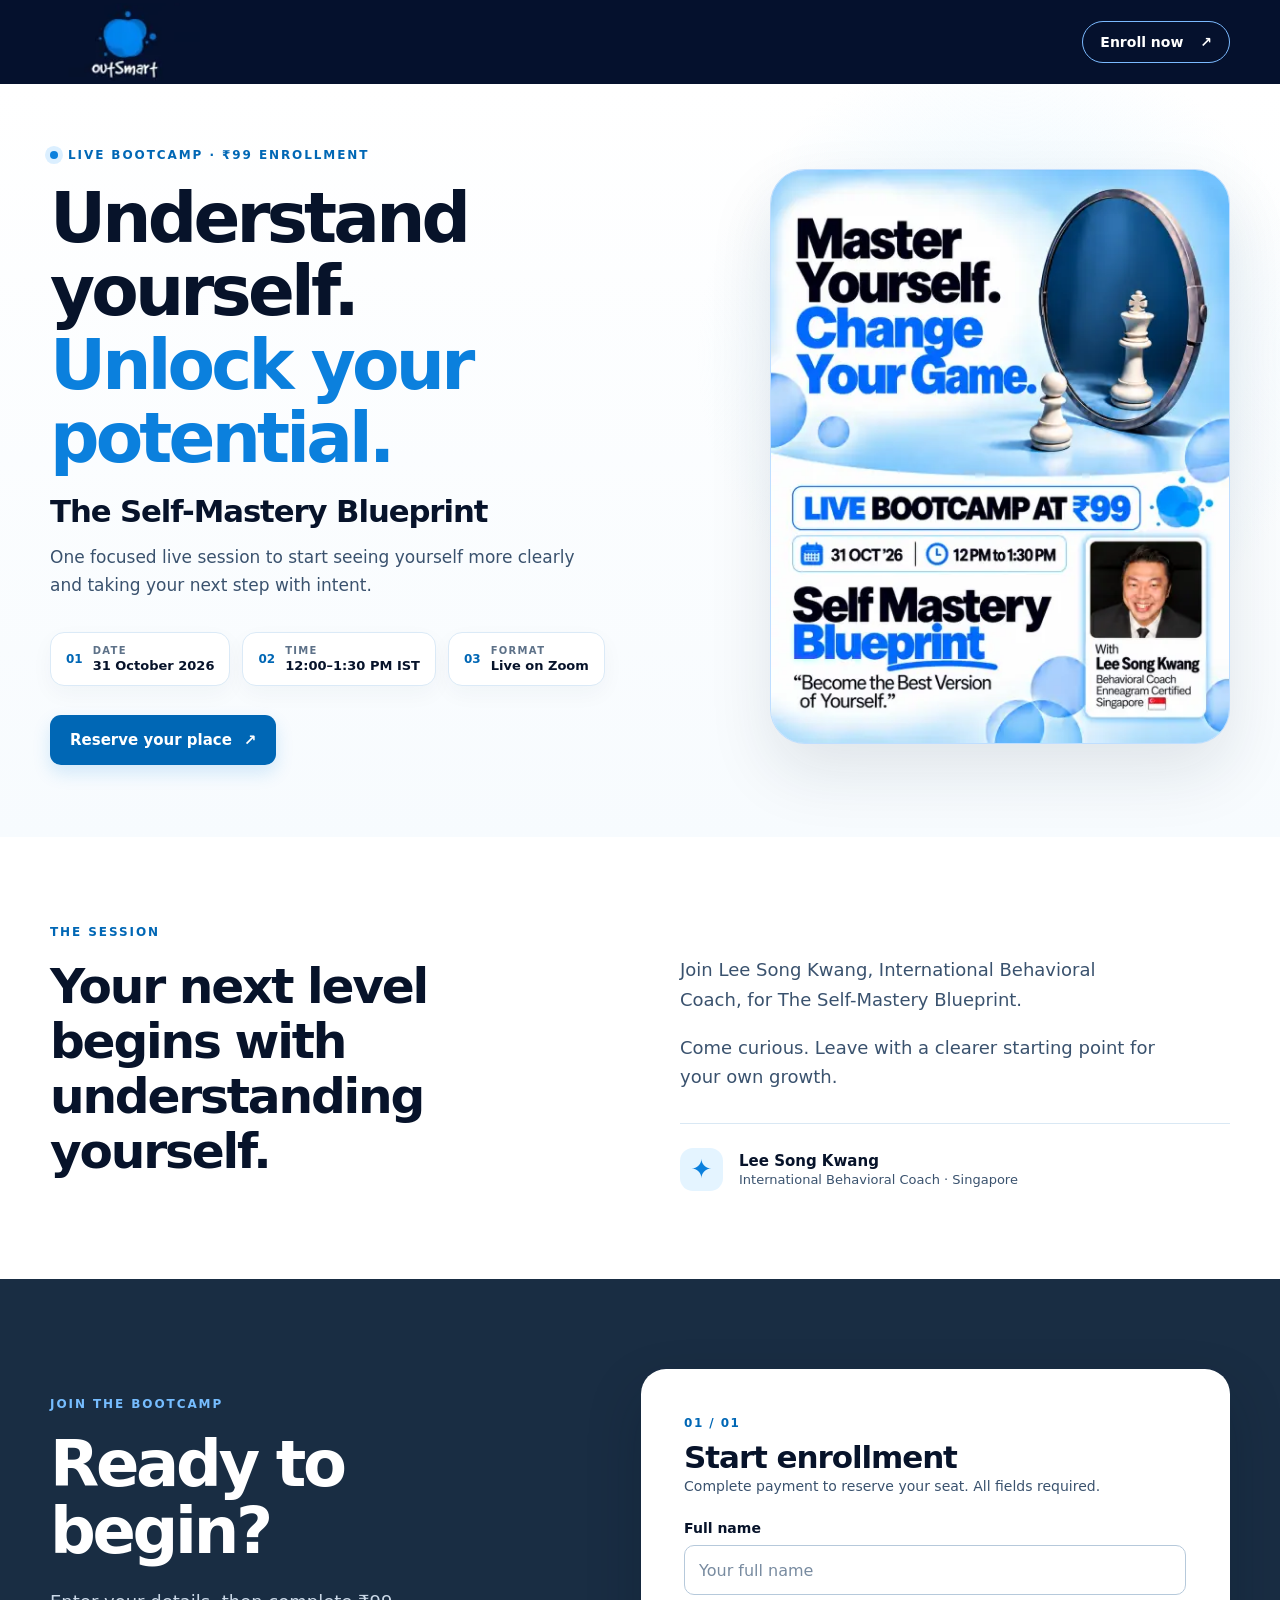
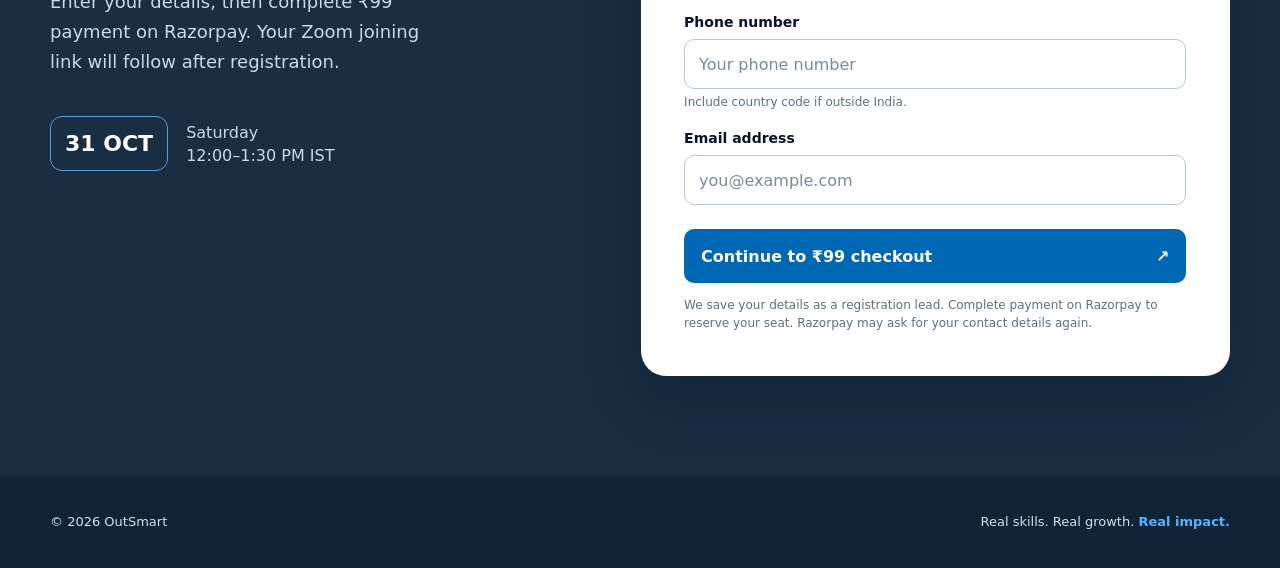
==== site/index.html @ 180287e4 "Add netlify-sheet-fix deployment files" ====
<!doctype html>
<html lang="en">
<head>
  <meta charset="utf-8">
  <meta name="viewport" content="width=device-width, initial-scale=1">
  <meta name="theme-color" content="#192d43">
  <meta name="description" content="Join OutSmart's live Self-Mastery Blueprint bootcamp with Lee Song Kwang on 31 October 2026, 12:00–1:30 PM IST. Enrollment: ₹99.">
  <meta property="og:type" content="website">
  <meta property="og:title" content="The Self-Mastery Blueprint | OutSmart">
  <meta property="og:description" content="Live bootcamp with Lee Song Kwang · 31 October 2026 · 12:00–1:30 PM IST · ₹99">
  <meta property="og:url" content="https://outsmart-self-mastery-oct-2026.meseethrough189.chatgpt.site/">
  <link rel="canonical" href="https://outsmart-self-mastery-oct-2026.meseethrough189.chatgpt.site/">
  <link rel="icon" type="image/webp" href="/assets/outsmart-logo-190.webp">
  <link rel="stylesheet" href="/styles.css">
  <script src="/script.js" defer></script>
  <title>The Self-Mastery Blueprint | Live Bootcamp | OutSmart</title>
</head>
<body>
  <a class="skip-link" href="#main">Skip to content</a>
  <header class="site-header">
    <div class="wrap header-inner">
      <a class="brand" href="#top" aria-label="OutSmart, back to top">
        <img src="/assets/outsmart-logo-190.webp" srcset="/assets/outsmart-logo-190.webp 1x, /assets/outsmart-logo-380.webp 2x" alt="OutSmart" width="190" height="100">
      </a>
      <a class="header-cta" href="#enroll">Enroll now <span aria-hidden="true">↗</span></a>
    </div>
  </header>

  <main id="main">
    <section class="hero" id="top" aria-labelledby="hero-title">
      <div class="wrap hero-grid">
        <div class="hero-copy">
          <p class="eyebrow"><span class="pulse-dot" aria-hidden="true"></span> LIVE BOOTCAMP · ₹99 ENROLLMENT</p>
          <h1 id="hero-title">Understand yourself.<br><em>Unlock your potential.</em></h1>
          <p class="hero-subtitle">The Self-Mastery Blueprint</p>
          <p class="hero-description">One focused live session to start seeing yourself more clearly and taking your next step with intent.</p>
          <div class="event-facts" aria-label="Bootcamp details">
            <div class="fact"><span class="fact-icon" aria-hidden="true">01</span><div><span class="fact-label">DATE</span><strong>31 October 2026</strong></div></div>
            <div class="fact"><span class="fact-icon" aria-hidden="true">02</span><div><span class="fact-label">TIME</span><strong>12:00–1:30 PM IST</strong></div></div>
            <div class="fact"><span class="fact-icon" aria-hidden="true">03</span><div><span class="fact-label">FORMAT</span><strong>Live on Zoom</strong></div></div>
          </div>
          <a class="hero-link" href="#enroll">Reserve your place <span aria-hidden="true">↗</span></a>
        </div>
        <div class="hero-art" aria-label="Chess pawn facing a king in a mirror" role="img">
          <img src="/assets/outsmart-bootcamp-99-480.webp" srcset="/assets/outsmart-bootcamp-99-480.webp 480w, /assets/outsmart-bootcamp-99-768.webp 768w, /assets/outsmart-bootcamp-99-1080.webp 1080w" sizes="(max-width: 430px) calc(100vw - 36px), (max-width: 690px) 400px, 460px" alt="" width="1080" height="1350" fetchpriority="high">
          
          
        </div>
      </div>
    </section>

    <section class="details" aria-labelledby="details-title">
      <div class="wrap details-grid">
        <div>
          <p class="section-kicker">THE SESSION</p>
          <h2 id="details-title">Your next level begins with understanding yourself.</h2>
        </div>
        <div class="details-copy">
          <p>Join Lee Song Kwang, International Behavioral Coach, for The Self-Mastery Blueprint.</p>
          <p>Come curious. Leave with a clearer starting point for your own growth.</p>
          <div class="coach-line"><span aria-hidden="true">✦</span><div><strong>Lee Song Kwang</strong><span>International Behavioral Coach · Singapore</span></div></div>
        </div>
      </div>
    </section>

    <section class="enroll-section" id="enroll" aria-labelledby="enroll-title">
      <div class="wrap enroll-grid">
        <div class="enroll-intro">
          <p class="section-kicker">JOIN THE BOOTCAMP</p>
          <h2 id="enroll-title">Ready to begin?</h2>
          <p>Enter your details, then complete ₹99 payment on Razorpay. Your Zoom joining link will follow after registration.</p>
          <div class="mini-date"><strong>31 OCT</strong><span>Saturday<br>12:00–1:30 PM IST</span></div>
        </div>
        <div class="form-card">
          <div class="form-heading"><span class="form-step">01 / 01</span><h3>Start enrollment</h3><p>Complete payment to reserve your seat. All fields required.</p></div>
          <form id="enroll-form" novalidate>
            <div hidden aria-hidden="true"><label for="website">Website</label><input id="website" name="website" type="text" tabindex="-1" autocomplete="off"></div>
            <div class="field"><label for="full-name">Full name</label><input id="full-name" name="name" type="text" autocomplete="name" maxlength="80" placeholder="Your full name" aria-describedby="name-error" required><span class="field-error" id="name-error"></span></div>
            <div class="field"><label for="phone">Phone number</label><input id="phone" name="phone" type="tel" autocomplete="tel" inputmode="tel" maxlength="20" placeholder="Your phone number" aria-describedby="phone-help phone-error" required><span class="field-help" id="phone-help">Include country code if outside India.</span><span class="field-error" id="phone-error"></span></div>
            <div class="field"><label for="email">Email address</label><input id="email" name="email" type="email" autocomplete="email" maxlength="254" placeholder="you@example.com" aria-describedby="email-error" required><span class="field-error" id="email-error"></span></div>
            <button class="submit-button" type="submit">Continue to ₹99 checkout <span aria-hidden="true">↗</span></button>
            <p class="form-status" id="form-status" role="status" aria-live="polite"></p>
            <p class="form-note">We save your details as a registration lead. Complete payment on Razorpay to reserve your seat. Razorpay may ask for your contact details again.</p>
          </form>
        </div>
      </div>
    </section>
  </main>

  <footer class="site-footer">
    <div class="wrap footer-inner"><p>© 2026 OutSmart</p><p>Real skills. Real growth. <strong>Real impact.</strong></p></div>
  </footer>
</body>
</html>
---- styles.css ----
:root{color-scheme:light;--navy:#192d43;--ink:#07132a;--blue:#0b80dd;--light:#f4f9fd;--muted:#3a526e;--white:#fefefe}*{box-sizing:border-box}html{scroll-behavior:smooth}body{margin:0;color:var(--ink);background:var(--white);font-family:Inter,ui-sans-serif,system-ui,-apple-system,BlinkMacSystemFont,"Segoe UI",sans-serif;-webkit-font-smoothing:antialiased}button,input{font:inherit}a{color:inherit}button{cursor:pointer}.wrap{width:min(1180px,calc(100% - 48px));margin-inline:auto}.skip-link{position:absolute;top:-60px;left:16px;z-index:10;background:#fff;padding:12px 16px}.skip-link:focus{top:16px}a:focus-visible,button:focus-visible,input:focus-visible{outline:3px solid #004e9d;outline-offset:3px}.site-header{background:var(--navy)}.header-inner{height:84px;display:flex;align-items:center;justify-content:space-between;gap:20px}.brand{display:block;width:150px;height:78px;overflow:hidden;position:relative}.brand img{display:block;position:absolute;width:210px;height:auto;max-width:none;left:-30px;top:-15px}.header-cta{color:#fff;text-decoration:none;font-weight:750;font-size:14px;padding:12px 17px;border:1px solid #7bbaff;border-radius:999px;white-space:nowrap}.header-cta span,.hero-link span,.submit-button span{margin-left:12px}.header-cta:hover{background:#ffffff1a}.hero{overflow:hidden;background:radial-gradient(circle at 79% 36%,#e4f5ff 0,transparent 28%),linear-gradient(180deg,#fff 0%,#f7fbfe 100%)}.hero-grid{min-height:666px;display:grid;grid-template-columns:minmax(0,1.15fr) minmax(320px,.85fr);gap:30px;align-items:center;padding-block:64px 72px}.hero-copy{position:relative;z-index:1}.eyebrow,.section-kicker{font-size:12px;letter-spacing:.16em;font-weight:850;color:var(--blue);margin:0 0 20px}.eyebrow{display:flex;align-items:center;gap:10px}.pulse-dot{display:inline-block;width:8px;height:8px;background:var(--blue);border-radius:50%;box-shadow:0 0 0 5px #dbefff}h1,h2,h3,p{margin-top:0}h1{font-size:clamp(44px,5.4vw,74px);line-height:1.06;letter-spacing:-.055em;margin-bottom:18px;max-width:720px}h1 em{font-style:normal;color:var(--blue)}.hero-subtitle{font-size:clamp(22px,2.4vw,31px);font-weight:760;letter-spacing:-.035em;margin-bottom:14px}.hero-description{color:var(--muted);font-size:17px;line-height:1.65;max-width:550px;margin-bottom:33px}.event-facts{display:flex;flex-wrap:wrap;gap:12px;margin-bottom:29px}.fact{display:flex;align-items:center;gap:10px;padding:12px 15px;background:#fff;border:1px solid #dbeaf7;border-radius:14px;box-shadow:0 8px 22px #13294d0a}.fact-icon{color:var(--blue);font-size:12px;font-weight:900}.fact div{display:flex;flex-direction:column;gap:2px}.fact-label{font-size:10px;letter-spacing:.13em;color:#5d7188;font-weight:800}.fact strong{font-size:13px}.hero-link{display:inline-flex;align-items:center;justify-content:space-between;text-decoration:none;color:#fff;background:var(--blue);border-radius:11px;padding:16px 20px;font-size:15px;font-weight:800;box-shadow:0 8px 18px #0b80dd29}.hero-link:hover,.submit-button:hover{background:#075da8}.hero-art{height:554px;max-width:460px;width:100%;justify-self:end;position:relative;overflow:hidden;border-radius:35px;background:#e5f4ff;border:1px solid #bfdeff;box-shadow:0 28px 65px #11233a1b;isolation:isolate}.hero-art img{position:absolute;max-width:none;width:850px;height:auto;left:-399px;top:-160px;z-index:-1}.art-glow{position:absolute;inset:auto -60px -75px -60px;height:170px;background:linear-gradient(0deg,#e6f6ff,#e6f6ff00)}.art-stamp{position:absolute;bottom:20px;right:20px;width:75px;height:75px;display:grid;place-content:center;text-align:center;background:var(--blue);color:white;border-radius:50%;transform:rotate(10deg);font-size:15px;line-height:1.05;font-weight:900;box-shadow:0 10px 25px #0b80dd50}.details{background:#fff;padding:88px 0}.details-grid{display:grid;grid-template-columns:1fr 1fr;gap:80px}.details h2{max-width:540px;font-size:clamp(32px,3.8vw,51px);letter-spacing:-.045em;line-height:1.13;margin:0}.details-copy{padding-top:30px;color:var(--muted);font-size:18px;line-height:1.65}.details-copy p{max-width:480px;margin-bottom:18px}.coach-line{display:flex;align-items:center;gap:16px;border-top:1px solid #d9e8f4;margin-top:31px;padding-top:24px;color:var(--ink)}.coach-line>span{width:43px;height:43px;border-radius:13px;background:#e4f4ff;color:var(--blue);display:grid;place-items:center;font-size:26px}.coach-line div{display:flex;flex-direction:column;line-height:1.35}.coach-line strong{font-size:15px}.coach-line div span{font-size:13px;color:var(--muted)}.enroll-section{background:var(--navy);color:white;padding:90px 0 100px;scroll-margin-top:0}.enroll-grid{display:grid;grid-template-columns:.85fr 1fr;gap:clamp(40px,7vw,112px);align-items:start}.enroll-intro{padding-top:28px}.enroll-intro .section-kicker{color:#76bdff}.enroll-intro h2{font-size:clamp(42px,5vw,66px);letter-spacing:-.052em;line-height:1.05;margin-bottom:22px}.enroll-intro>p:not(.section-kicker){max-width:390px;color:#cbd9e8;font-size:18px;line-height:1.65}.mini-date{display:flex;align-items:center;gap:18px;margin-top:40px}.mini-date strong{font-size:22px;color:#fff;border:1px solid #5d9ed8;border-radius:12px;padding:14px}.mini-date span{line-height:1.45;color:#cbd9e8}.form-card{background:#fff;color:var(--ink);padding:clamp(24px,3.4vw,44px);border-radius:25px;box-shadow:0 24px 54px #0613243d}.form-heading{margin-bottom:26px}.form-step{color:var(--blue);font-size:12px;font-weight:850;letter-spacing:.12em}.form-heading h3{font-size:31px;letter-spacing:-.035em;margin:8px 0 3px}.form-heading p{font-size:14px;color:var(--muted);margin:0}.field{margin-bottom:19px}.field label{display:block;font-weight:750;font-size:14px;margin-bottom:9px}.field input{display:block;width:100%;height:50px;border:1px solid #b6c9db;background:#fff;color:var(--ink);border-radius:10px;padding:0 14px}.field input::placeholder{color:#788ba0}.field input[aria-invalid="true"]{border-color:#b42318}.field-help,.field-error{display:block;font-size:12px;line-height:1.4;margin-top:5px}.field-help{color:#5c7083}.field-error{color:#a3140b;min-height:0}.submit-button{width:100%;border:0;background:var(--blue);color:#fff;border-radius:10px;min-height:54px;padding:14px 17px;font-weight:800;display:flex;align-items:center;justify-content:space-between;margin-top:24px}.submit-button:disabled{opacity:.65;cursor:wait}.form-status{min-height:0;font-size:13px;line-height:1.5;color:#a3140b;margin:10px 0 0}.form-status:empty{display:none}.form-note{font-size:12px;line-height:1.5;color:#5c7083;margin:13px 0 0}.site-footer{background:#102337;color:#d2e1ed}.footer-inner{min-height:92px;display:flex;align-items:center;justify-content:space-between;gap:20px;font-size:13px}.footer-inner p{margin:0}.footer-inner strong{color:#55b4ff}@media(max-width:920px){.hero-grid{grid-template-columns:1fr;gap:45px;padding-top:60px}.hero-copy{max-width:740px}.hero-art{justify-self:center;max-width:530px}.details-grid{gap:38px}.enroll-grid{gap:40px}}@media(max-width:690px){.wrap{width:min(100% - 36px,520px)}.header-inner{height:70px}.brand{width:125px;height:68px}.brand img{width:185px;left:-29px;top:-14px}.header-cta{font-size:12px;padding:10px 12px}.hero-grid{padding-block:48px 54px;gap:32px}.hero-description{font-size:16px}.event-facts{display:grid;grid-template-columns:1fr 1fr}.fact:last-child{grid-column:1/-1}.hero-art{height:410px;max-width:400px}.hero-art img{width:690px;left:-320px;top:-132px}.details{padding:62px 0}.details-grid,.enroll-grid{grid-template-columns:1fr;gap:15px}.details-copy{padding-top:10px;font-size:16px}.enroll-section{padding:68px 0 75px}.enroll-intro{padding-top:0}.mini-date{margin-top:27px;margin-bottom:15px}.form-card{border-radius:20px}.footer-inner{padding-block:22px;align-items:flex-start;flex-direction:column;gap:8px}}@media(prefers-reduced-motion:reduce){html{scroll-behavior:auto}}
:root{--blue-ink:#0067b5}.eyebrow,.section-kicker,.fact-icon,.form-step{color:var(--blue-ink)}.hero-link,.submit-button,.art-stamp{background:var(--blue-ink)}
.site-header{background:#05112d}.hero-art img{left:-455px}@media(max-width:690px){.hero-art img{left:-365px}}
@media(max-width:690px){.hero-art img{width:950px;left:-555px;top:-210px}}
.hero-art{height:auto;aspect-ratio:4/5;max-width:460px}.hero-art img{position:absolute;inset:0;left:0;top:0;width:100%;height:100%;max-width:100%;object-fit:contain;object-position:center;z-index:0}@media(max-width:700px){.hero-art{height:auto;aspect-ratio:4/5;max-width:400px}}
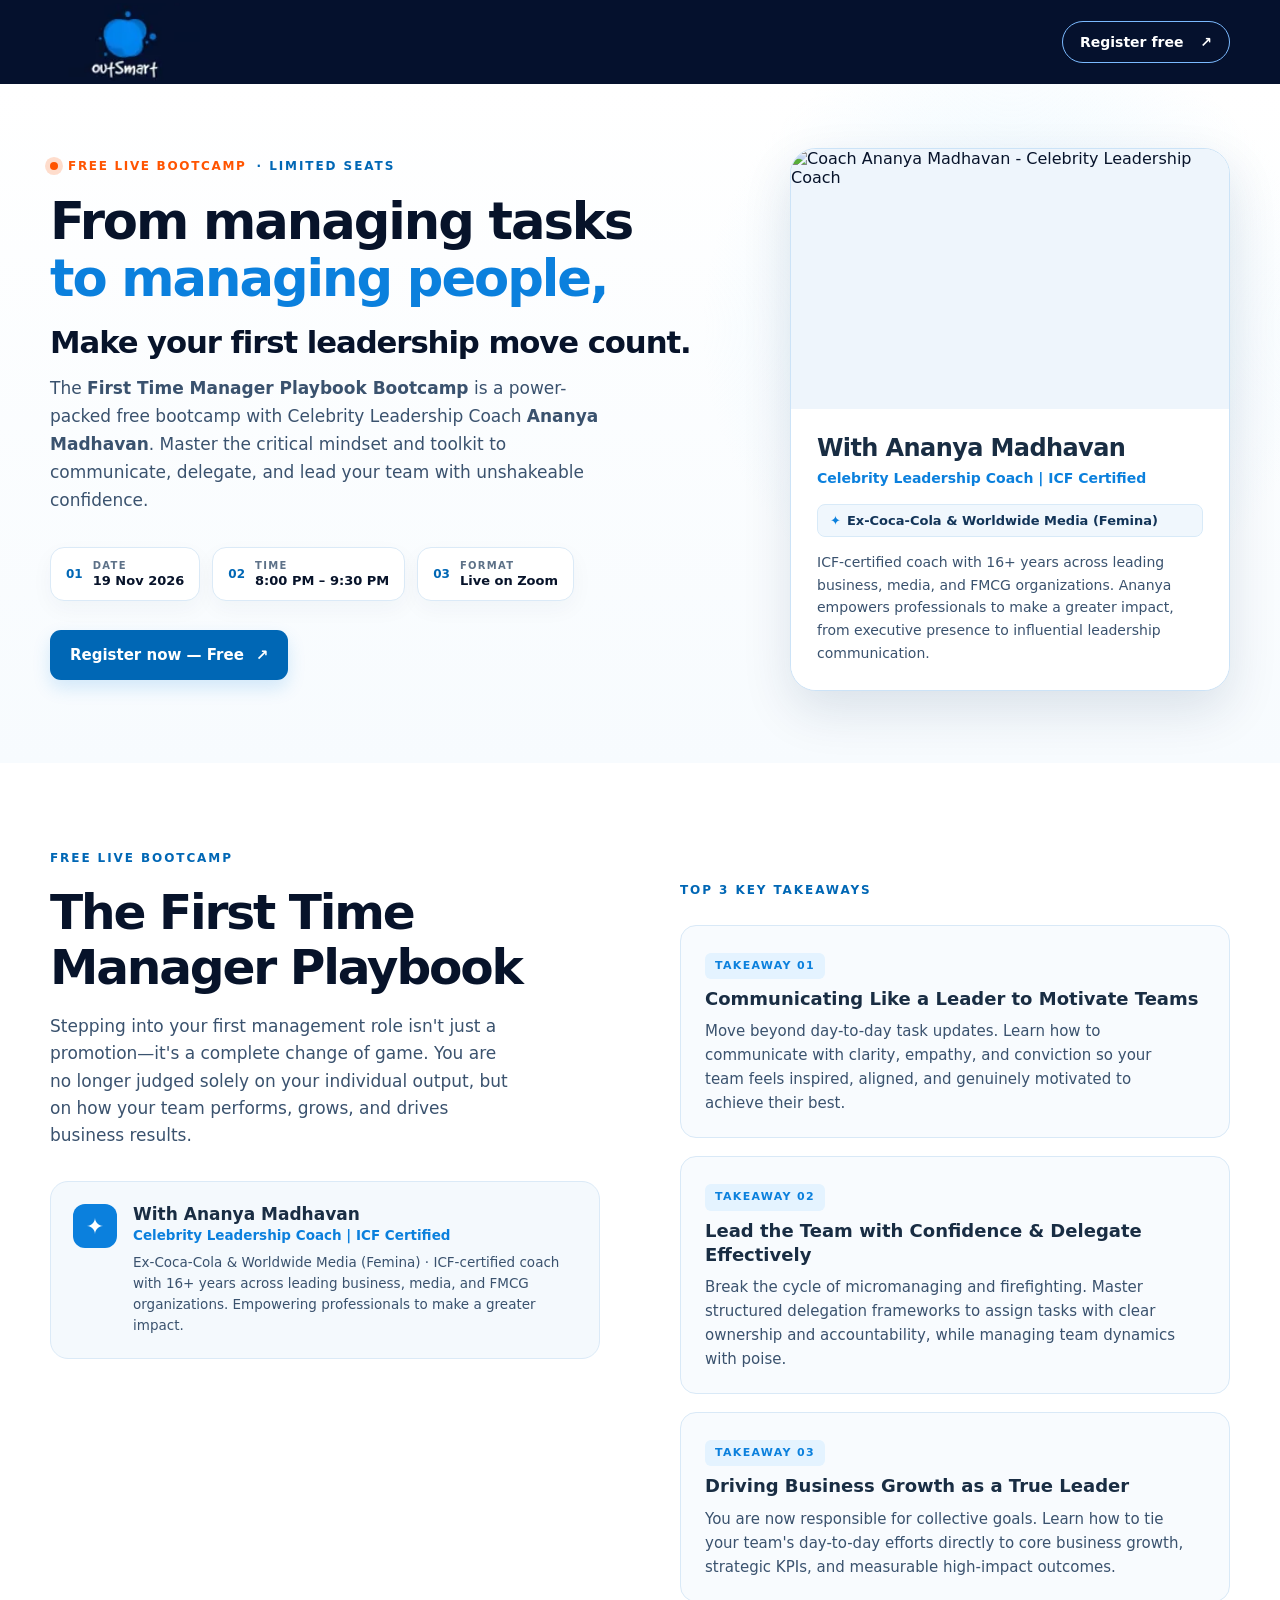
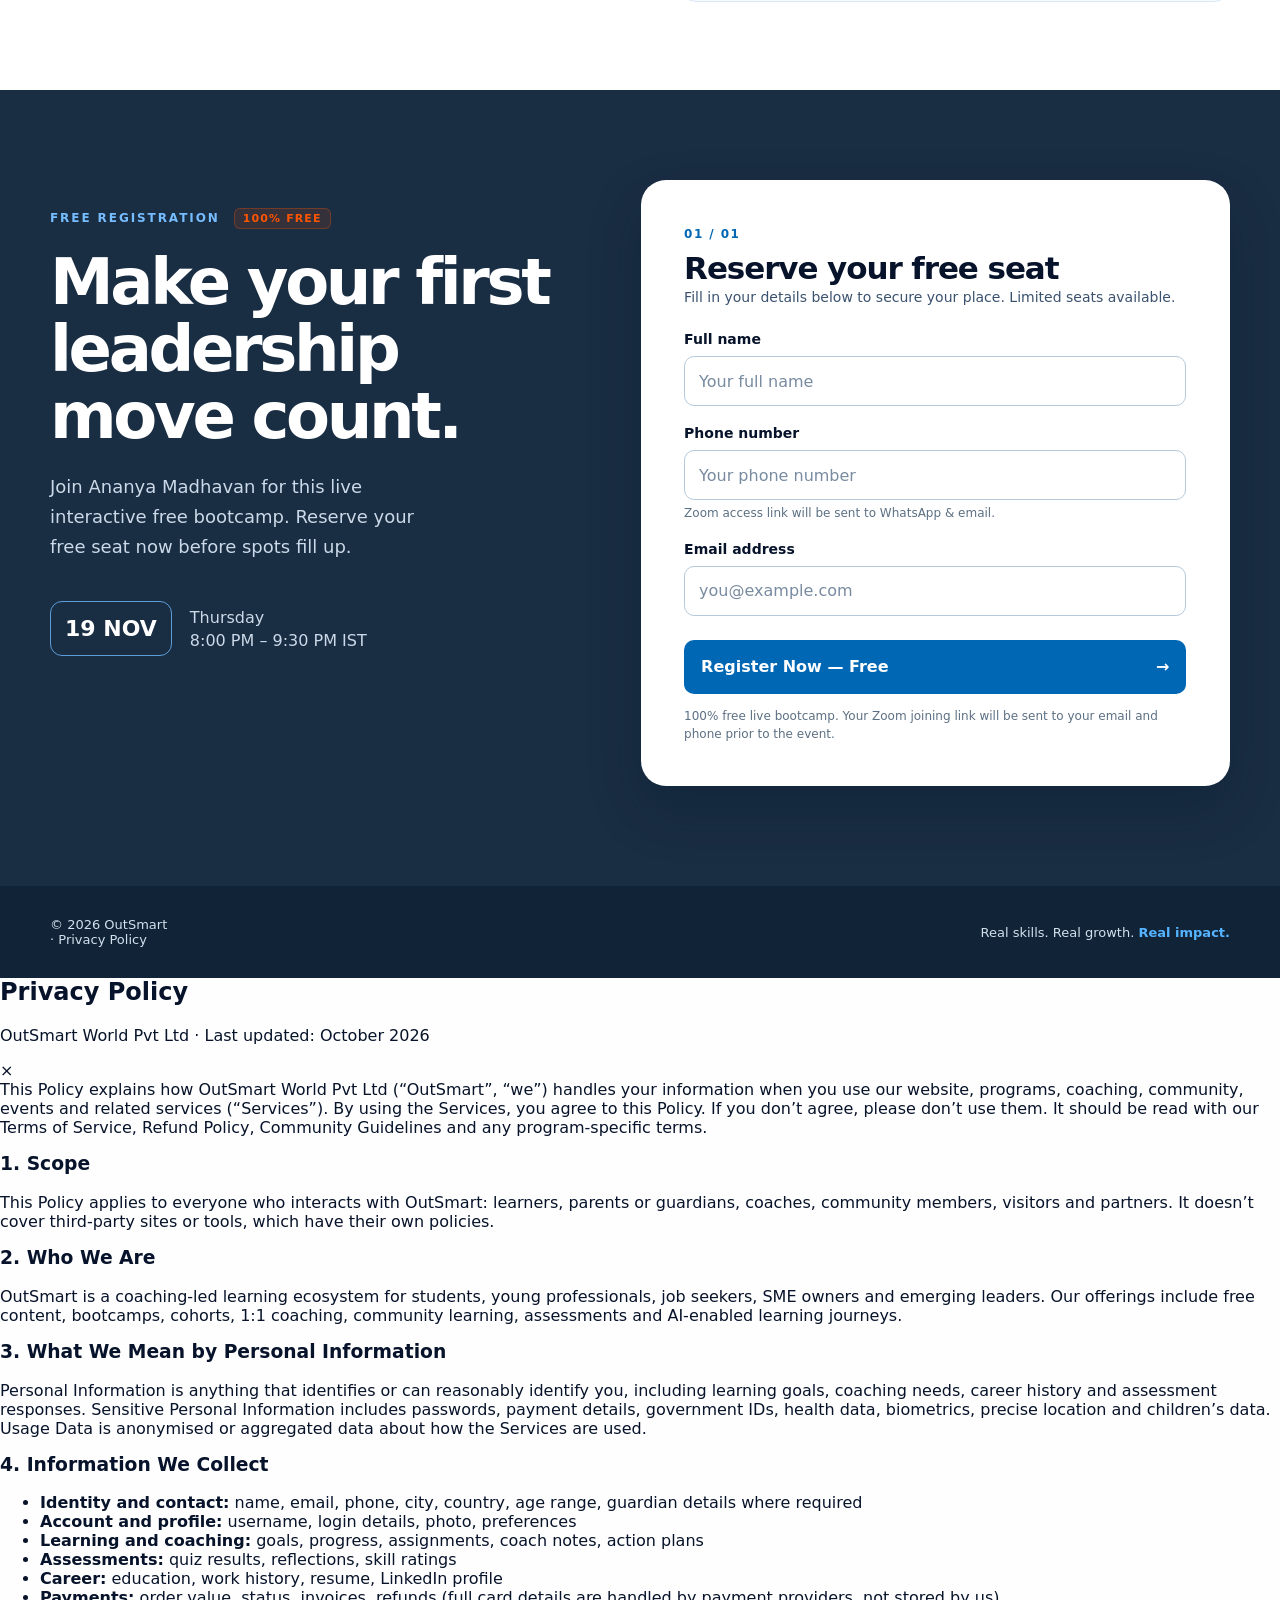
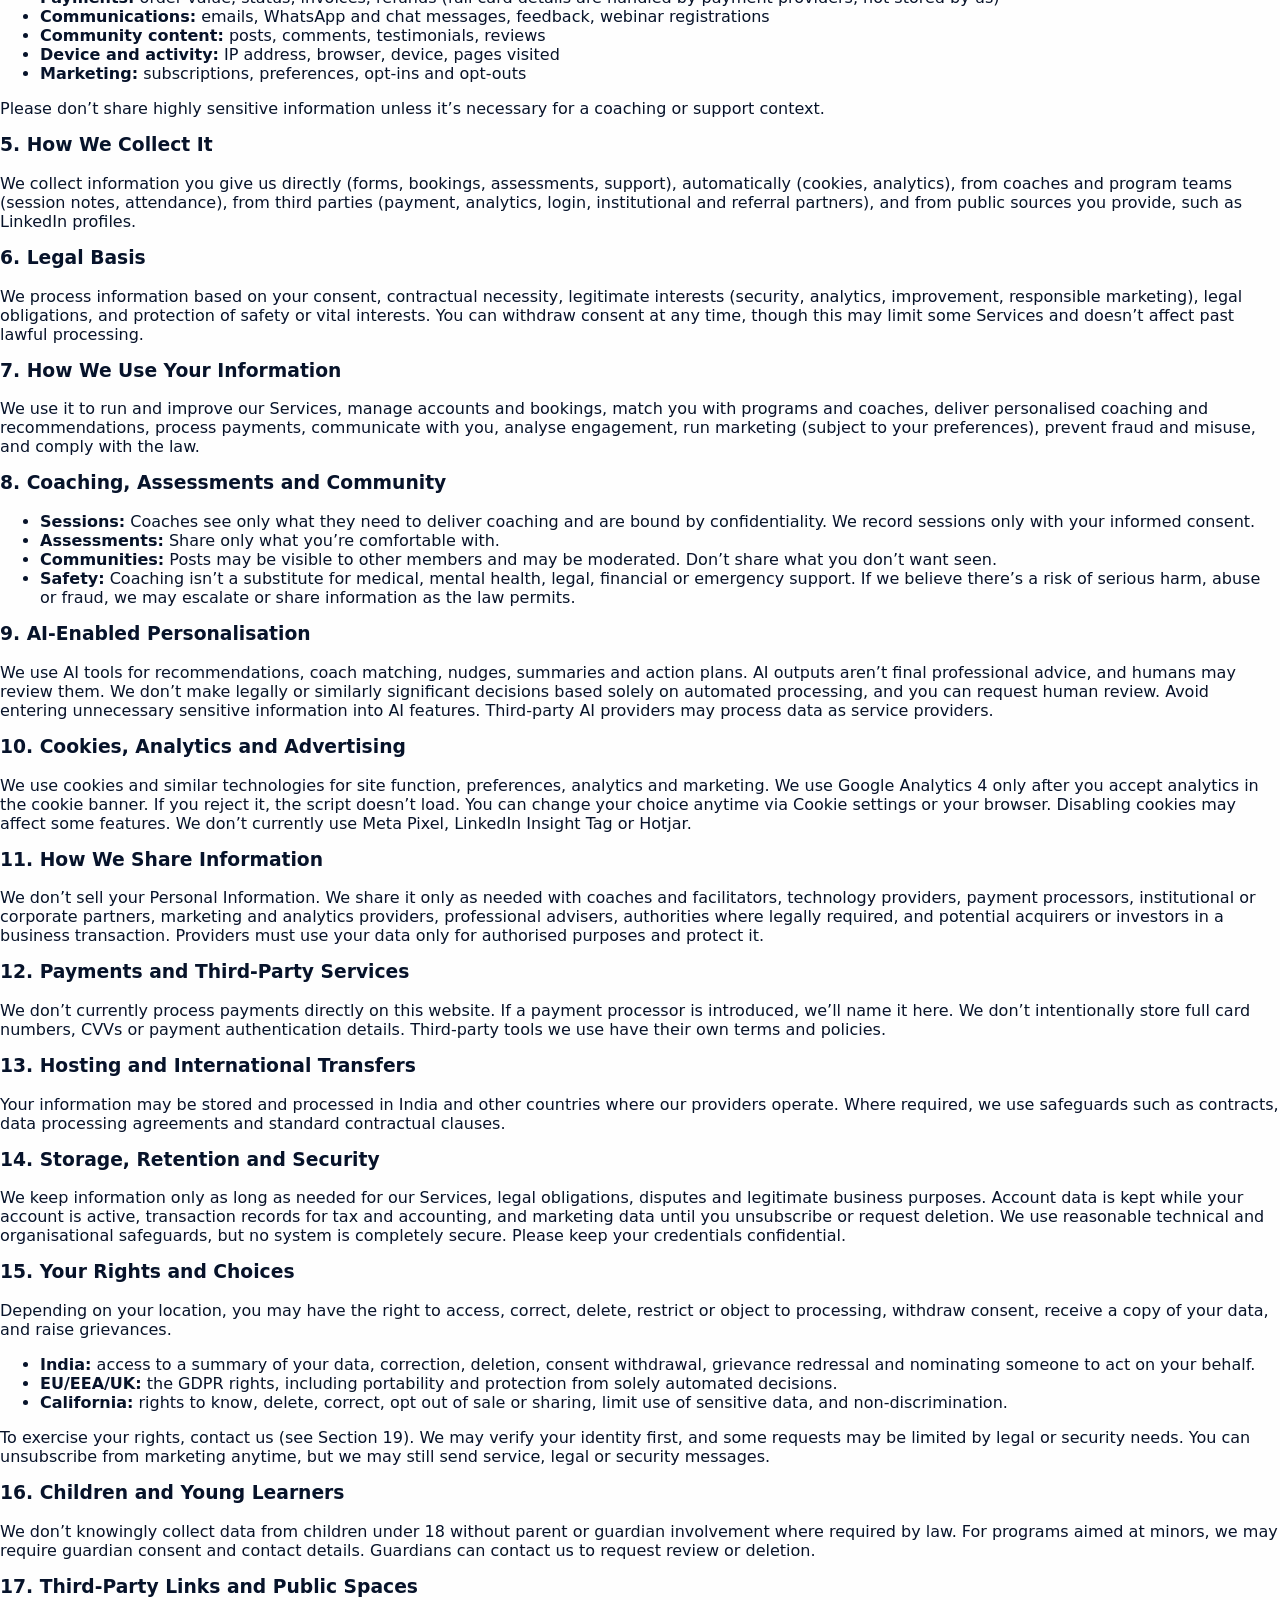
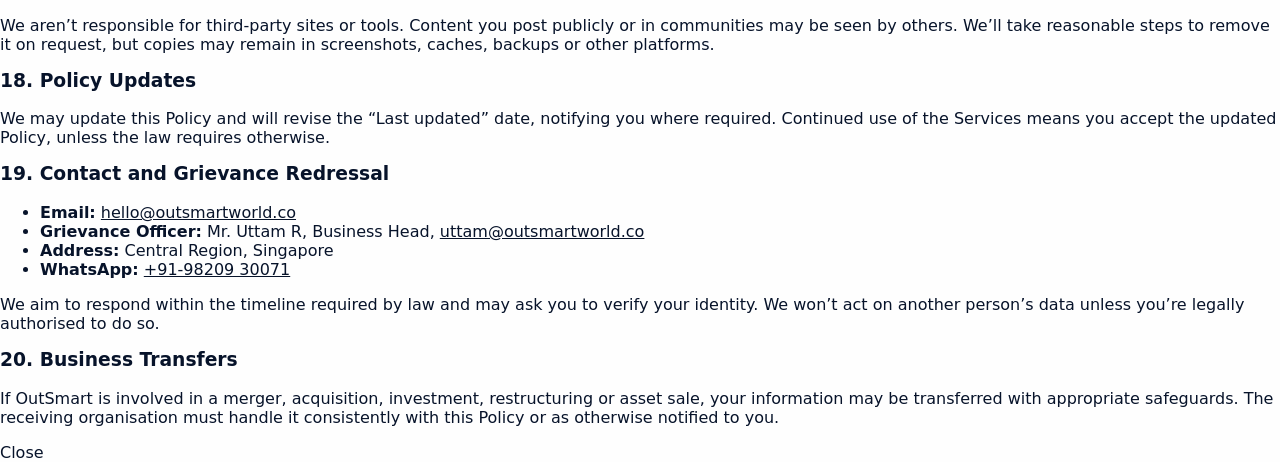
==== commit b36ef8a3: "Initial commit for OutSmart landing page" ====
--- a/site/index.html
+++ b/site/index.html
@@ -4,16 +4,254 @@
   <meta charset="utf-8">
   <meta name="viewport" content="width=device-width, initial-scale=1">
   <meta name="theme-color" content="#192d43">
-  <meta name="description" content="Join OutSmart's live Self-Mastery Blueprint bootcamp with Lee Song Kwang on 31 October 2026, 12:00–1:30 PM IST. Enrollment: ₹99.">
+  <meta name="description" content="From managing tasks to managing people, make your first leadership move count. Join OutSmart's free live bootcamp: First Time Manager Playbook with Ananya Madhavan on 19 Nov, 8:00–9:30 PM IST.">
   <meta property="og:type" content="website">
-  <meta property="og:title" content="The Self-Mastery Blueprint | OutSmart">
-  <meta property="og:description" content="Live bootcamp with Lee Song Kwang · 31 October 2026 · 12:00–1:30 PM IST · ₹99">
-  <meta property="og:url" content="https://outsmart-self-mastery-oct-2026.meseethrough189.chatgpt.site/">
-  <link rel="canonical" href="https://outsmart-self-mastery-oct-2026.meseethrough189.chatgpt.site/">
+  <meta property="og:title" content="First Time Manager Playbook | Free Live Bootcamp | OutSmart">
+  <meta property="og:description" content="Free Live Bootcamp with Ananya Madhavan (Celebrity Leadership Coach | ICF Certified) · 19 Nov · 8:00–9:30 PM IST">
+  <meta property="og:image" content="/assets/ananya-madhavan.webp">
   <link rel="icon" type="image/webp" href="/assets/outsmart-logo-190.webp">
   <link rel="stylesheet" href="/styles.css">
   <script src="/script.js" defer></script>
-  <title>The Self-Mastery Blueprint | Live Bootcamp | OutSmart</title>
+  <!-- Facebook Pixel Code -->
+  <script>
+    !function(f,b,e,v,n,t,s)
+    {if(f.fbq)return;n=f.fbq=function(){n.callMethod?
+    n.callMethod.apply(n,arguments):n.queue.push(arguments)};
+    if(!f._fbq)f._fbq=n;n.push=n;n.loaded=!0;n.version='2.0';
+    n.queue=[];t=b.createElement(e);t.async=!0;
+    t.src=v;s=b.getElementsByTagName(e)[0];
+    s.parentNode.insertBefore(t,s)}(window,document,'script',
+    'https://connect.facebook.net/en_US/fbevents.js');
+    fbq('init', '2234780970421853');
+    fbq('track', 'PageView');
+  </script>
+  <noscript>
+    <img height="1" width="1" alt=""
+      src="https://www.facebook.com/tr?id=2234780970421853&amp;ev=PageView&amp;noscript=1">
+  </noscript>
+  <!-- End Facebook Pixel Code -->
+  <title>First Time Manager Playbook | Free Live Bootcamp | OutSmart</title>
+  <style>
+    .eyebrow-tag {
+      color: #ff5400;
+      font-weight: 900;
+      letter-spacing: 0.14em;
+    }
+    .pulse-dot-orange {
+      display: inline-block;
+      width: 8px;
+      height: 8px;
+      background: #ff5400;
+      border-radius: 50%;
+      box-shadow: 0 0 0 5px rgba(255, 84, 0, 0.2);
+    }
+    #hero-title {
+      font-size: clamp(30px, 4vw, 54px);
+      line-height: 1.1;
+      max-width: 100%;
+      letter-spacing: -0.04em;
+    }
+    .hero-title-line {
+      display: inline-block;
+      white-space: nowrap;
+    }
+    @media (max-width: 520px) {
+      #hero-title {
+        font-size: clamp(24px, 6.8vw, 34px);
+      }
+    }
+    .hero-coach-panel {
+      background: #ffffff;
+      border: 1px solid #cce3f7;
+      border-radius: 26px;
+      overflow: hidden;
+      box-shadow: 0 20px 50px rgba(11, 40, 80, 0.12);
+      display: flex;
+      flex-direction: column;
+      max-width: 440px;
+      width: 100%;
+      justify-self: end;
+      transition: transform 0.2s ease, box-shadow 0.2s ease;
+    }
+    .hero-coach-panel:hover {
+      box-shadow: 0 26px 60px rgba(11, 40, 80, 0.16);
+    }
+    .hero-coach-photo {
+      width: 100%;
+      height: 260px;
+      overflow: hidden;
+      position: relative;
+      background: #eef5fc;
+    }
+    .hero-coach-photo img {
+      width: 100%;
+      height: 100%;
+      object-fit: cover;
+      object-position: center 20%;
+      display: block;
+    }
+    .hero-coach-info {
+      padding: 24px 26px 26px;
+      display: flex;
+      flex-direction: column;
+      gap: 6px;
+      background: #ffffff;
+    }
+    .hero-coach-name {
+      font-size: 24px;
+      font-weight: 800;
+      color: var(--navy, #192d43);
+      letter-spacing: -0.025em;
+      margin: 0;
+      line-height: 1.25;
+    }
+    .hero-coach-title {
+      font-size: 14px;
+      font-weight: 700;
+      color: var(--blue, #0b80dd);
+      margin: 0 0 10px;
+      line-height: 1.35;
+    }
+    .hero-coach-org {
+      background: #f0f7fd;
+      border: 1px solid #d8eaf8;
+      border-radius: 8px;
+      padding: 8px 12px;
+      font-size: 13px;
+      font-weight: 750;
+      color: #123458;
+      margin-bottom: 8px;
+      display: flex;
+      align-items: center;
+      gap: 6px;
+    }
+    .hero-coach-org::before {
+      content: "✦";
+      color: var(--blue, #0b80dd);
+      font-size: 13px;
+    }
+    .hero-coach-profile {
+      font-size: 14px;
+      line-height: 1.62;
+      color: var(--muted, #3a526e);
+      margin: 0;
+    }
+    .takeaways-container {
+      display: flex;
+      flex-direction: column;
+      gap: 18px;
+      margin-top: 24px;
+    }
+    .takeaway-card {
+      background: #f8fbfe;
+      border: 1px solid #d9e9f7;
+      border-radius: 16px;
+      padding: 22px 24px;
+      transition: transform 0.2s ease, box-shadow 0.2s ease, border-color 0.2s ease;
+    }
+    .takeaway-card:hover {
+      transform: translateY(-2px);
+      box-shadow: 0 10px 24px rgba(11, 128, 221, 0.08);
+      border-color: #b3d7f9;
+      background: #ffffff;
+    }
+    .takeaway-tag {
+      display: inline-block;
+      font-size: 11px;
+      font-weight: 850;
+      letter-spacing: 0.12em;
+      color: var(--blue, #0b80dd);
+      background: #e4f3ff;
+      padding: 4px 10px;
+      border-radius: 6px;
+      margin-bottom: 8px;
+    }
+    .takeaway-card h3 {
+      font-size: 18px;
+      font-weight: 780;
+      color: var(--navy, #192d43);
+      line-height: 1.35;
+      margin: 0 0 8px;
+    }
+    .takeaway-card p {
+      font-size: 15px;
+      line-height: 1.6;
+      color: var(--muted, #3a526e);
+      margin: 0;
+    }
+    .coach-card {
+      display: flex;
+      gap: 16px;
+      align-items: flex-start;
+      margin-top: 32px;
+      padding: 22px;
+      background: #f4f9fd;
+      border: 1px solid #dbeaf7;
+      border-radius: 18px;
+    }
+    .coach-icon {
+      width: 44px;
+      height: 44px;
+      border-radius: 12px;
+      background: #0b80dd;
+      color: #fff;
+      display: grid;
+      place-items: center;
+      font-size: 22px;
+      flex-shrink: 0;
+    }
+    .coach-meta {
+      display: flex;
+      flex-direction: column;
+      gap: 3px;
+    }
+    .coach-meta strong {
+      font-size: 17px;
+      color: var(--navy, #192d43);
+    }
+    .coach-meta .coach-title {
+      font-size: 13.5px;
+      font-weight: 700;
+      color: var(--blue, #0b80dd);
+    }
+    .coach-meta .coach-desc {
+      font-size: 13.5px;
+      line-height: 1.55;
+      color: var(--muted, #3a526e);
+      margin: 6px 0 0;
+    }
+    .free-pill {
+      background: rgba(255, 84, 0, 0.12);
+      color: #ff5400;
+      border: 1px solid rgba(255, 84, 0, 0.3);
+      font-weight: 800;
+      font-size: 11px;
+      letter-spacing: 0.1em;
+      padding: 3px 8px;
+      border-radius: 6px;
+      display: inline-block;
+      margin-left: 8px;
+      vertical-align: middle;
+    }
+    @media (max-width: 920px) {
+      .hero-coach-panel {
+        justify-self: center;
+        max-width: 440px;
+        margin-inline: auto;
+      }
+    }
+    @media (max-width: 690px) {
+      .hero-coach-photo {
+        height: 220px;
+      }
+      .hero-coach-info {
+        padding: 18px 20px 22px;
+      }
+      .hero-coach-name {
+        font-size: 20px;
+      }
+    }
+  </style>
 </head>
 <body>
   <a class="skip-link" href="#main">Skip to content</a>
@@ -22,7 +260,7 @@
       <a class="brand" href="#top" aria-label="OutSmart, back to top">
         <img src="/assets/outsmart-logo-190.webp" srcset="/assets/outsmart-logo-190.webp 1x, /assets/outsmart-logo-380.webp 2x" alt="OutSmart" width="190" height="100">
       </a>
-      <a class="header-cta" href="#enroll">Enroll now <span aria-hidden="true">↗</span></a>
+      <a class="header-cta" href="#enroll">Register free <span aria-hidden="true">↗</span></a>
     </div>
   </header>
 
@@ -30,21 +268,31 @@
     <section class="hero" id="top" aria-labelledby="hero-title">
       <div class="wrap hero-grid">
         <div class="hero-copy">
-          <p class="eyebrow"><span class="pulse-dot" aria-hidden="true"></span> LIVE BOOTCAMP · ₹99 ENROLLMENT</p>
-          <h1 id="hero-title">Understand yourself.<br><em>Unlock your potential.</em></h1>
-          <p class="hero-subtitle">The Self-Mastery Blueprint</p>
-          <p class="hero-description">One focused live session to start seeing yourself more clearly and taking your next step with intent.</p>
+          <p class="eyebrow"><span class="pulse-dot-orange" aria-hidden="true"></span> <span class="eyebrow-tag">FREE LIVE BOOTCAMP</span> · LIMITED SEATS</p>
+          <h1 id="hero-title"><span class="hero-title-line">From managing tasks</span><br><span class="hero-title-line"><em>to managing people,</em></span></h1>
+          <p class="hero-subtitle">Make your first leadership move count.</p>
+          <p class="hero-description">The <strong>First Time Manager Playbook Bootcamp</strong> is a power-packed free bootcamp with Celebrity Leadership Coach <strong>Ananya Madhavan</strong>. Master the critical mindset and toolkit to communicate, delegate, and lead your team with unshakeable confidence.</p>
           <div class="event-facts" aria-label="Bootcamp details">
-            <div class="fact"><span class="fact-icon" aria-hidden="true">01</span><div><span class="fact-label">DATE</span><strong>31 October 2026</strong></div></div>
-            <div class="fact"><span class="fact-icon" aria-hidden="true">02</span><div><span class="fact-label">TIME</span><strong>12:00–1:30 PM IST</strong></div></div>
+            <div class="fact"><span class="fact-icon" aria-hidden="true">01</span><div><span class="fact-label">DATE</span><strong>19 Nov 2026</strong></div></div>
+            <div class="fact"><span class="fact-icon" aria-hidden="true">02</span><div><span class="fact-label">TIME</span><strong>8:00 PM – 9:30 PM</strong></div></div>
             <div class="fact"><span class="fact-icon" aria-hidden="true">03</span><div><span class="fact-label">FORMAT</span><strong>Live on Zoom</strong></div></div>
           </div>
-          <a class="hero-link" href="#enroll">Reserve your place <span aria-hidden="true">↗</span></a>
-        </div>
-        <div class="hero-art" aria-label="Chess pawn facing a king in a mirror" role="img">
-          <img src="/assets/outsmart-bootcamp-99-480.webp" srcset="/assets/outsmart-bootcamp-99-480.webp 480w, /assets/outsmart-bootcamp-99-768.webp 768w, /assets/outsmart-bootcamp-99-1080.webp 1080w" sizes="(max-width: 430px) calc(100vw - 36px), (max-width: 690px) 400px, 460px" alt="" width="1080" height="1350" fetchpriority="high">
-          
-          
+          <a class="hero-link" href="#enroll">Register now — Free <span aria-hidden="true">↗</span></a>
+        </div>
+        <div class="hero-coach-panel" aria-label="About Coach Ananya Madhavan">
+          <div class="hero-coach-photo">
+            <img src="/assets/ananya-madhavan.webp" alt="Coach Ananya Madhavan - Celebrity Leadership Coach" width="1024" height="682" fetchpriority="high">
+          </div>
+          <div class="hero-coach-info">
+            <h2 class="hero-coach-name">With Ananya Madhavan</h2>
+            <p class="hero-coach-title">Celebrity Leadership Coach | ICF Certified</p>
+            <div class="hero-coach-org">
+              <strong>Ex-Coca-Cola &amp; Worldwide Media (Femina)</strong>
+            </div>
+            <p class="hero-coach-profile">
+              ICF-certified coach with 16+ years across leading business, media, and FMCG organizations. Ananya empowers professionals to make a greater impact, from executive presence to influential leadership communication.
+            </p>
+          </div>
         </div>
       </div>
     </section>
@@ -52,13 +300,41 @@
     <section class="details" aria-labelledby="details-title">
       <div class="wrap details-grid">
         <div>
-          <p class="section-kicker">THE SESSION</p>
-          <h2 id="details-title">Your next level begins with understanding yourself.</h2>
+          <p class="section-kicker">FREE LIVE BOOTCAMP</p>
+          <h2 id="details-title">The First Time Manager Playbook</h2>
+          <p class="details-intro" style="color: var(--muted); font-size: 17px; line-height: 1.6; margin-top: 18px; max-width: 460px;">
+            Stepping into your first management role isn't just a promotion—it's a complete change of game. You are no longer judged solely on your individual output, but on how your team performs, grows, and drives business results.
+          </p>
+          <div class="coach-card">
+            <div class="coach-icon" aria-hidden="true">✦</div>
+            <div class="coach-meta">
+              <strong>With Ananya Madhavan</strong>
+              <span class="coach-title">Celebrity Leadership Coach | ICF Certified</span>
+              <p class="coach-desc">Ex-Coca-Cola &amp; Worldwide Media (Femina) · ICF-certified coach with 16+ years across leading business, media, and FMCG organizations. Empowering professionals to make a greater impact.</p>
+            </div>
+          </div>
         </div>
         <div class="details-copy">
-          <p>Join Lee Song Kwang, International Behavioral Coach, for The Self-Mastery Blueprint.</p>
-          <p>Come curious. Leave with a clearer starting point for your own growth.</p>
-          <div class="coach-line"><span aria-hidden="true">✦</span><div><strong>Lee Song Kwang</strong><span>International Behavioral Coach · Singapore</span></div></div>
+          <p class="section-kicker" style="margin-bottom: 12px;">TOP 3 KEY TAKEAWAYS</p>
+          <div class="takeaways-container">
+            <div class="takeaway-card">
+              <span class="takeaway-tag">TAKEAWAY 01</span>
+              <h3>Communicating Like a Leader to Motivate Teams</h3>
+              <p>Move beyond day-to-day task updates. Learn how to communicate with clarity, empathy, and conviction so your team feels inspired, aligned, and genuinely motivated to achieve their best.</p>
+            </div>
+
+            <div class="takeaway-card">
+              <span class="takeaway-tag">TAKEAWAY 02</span>
+              <h3>Lead the Team with Confidence & Delegate Effectively</h3>
+              <p>Break the cycle of micromanaging and firefighting. Master structured delegation frameworks to assign tasks with clear ownership and accountability, while managing team dynamics with poise.</p>
+            </div>
+
+            <div class="takeaway-card">
+              <span class="takeaway-tag">TAKEAWAY 03</span>
+              <h3>Driving Business Growth as a True Leader</h3>
+              <p>You are now responsible for collective goals. Learn how to tie your team's day-to-day efforts directly to core business growth, strategic KPIs, and measurable high-impact outcomes.</p>
+            </div>
+          </div>
         </div>
       </div>
     </section>
@@ -66,21 +342,28 @@
     <section class="enroll-section" id="enroll" aria-labelledby="enroll-title">
       <div class="wrap enroll-grid">
         <div class="enroll-intro">
-          <p class="section-kicker">JOIN THE BOOTCAMP</p>
-          <h2 id="enroll-title">Ready to begin?</h2>
-          <p>Enter your details, then complete ₹99 payment on Razorpay. Your Zoom joining link will follow after registration.</p>
-          <div class="mini-date"><strong>31 OCT</strong><span>Saturday<br>12:00–1:30 PM IST</span></div>
+          <p class="section-kicker">FREE REGISTRATION <span class="free-pill">100% FREE</span></p>
+          <h2 id="enroll-title">Make your first leadership move count.</h2>
+          <p>Join Ananya Madhavan for this live interactive free bootcamp. Reserve your free seat now before spots fill up.</p>
+          <div class="mini-date">
+            <strong>19 NOV</strong>
+            <span>Thursday<br>8:00 PM – 9:30 PM IST</span>
+          </div>
         </div>
         <div class="form-card">
-          <div class="form-heading"><span class="form-step">01 / 01</span><h3>Start enrollment</h3><p>Complete payment to reserve your seat. All fields required.</p></div>
+          <div class="form-heading">
+            <span class="form-step">01 / 01</span>
+            <h3>Reserve your free seat</h3>
+            <p>Fill in your details below to secure your place. Limited seats available.</p>
+          </div>
           <form id="enroll-form" novalidate>
             <div hidden aria-hidden="true"><label for="website">Website</label><input id="website" name="website" type="text" tabindex="-1" autocomplete="off"></div>
             <div class="field"><label for="full-name">Full name</label><input id="full-name" name="name" type="text" autocomplete="name" maxlength="80" placeholder="Your full name" aria-describedby="name-error" required><span class="field-error" id="name-error"></span></div>
-            <div class="field"><label for="phone">Phone number</label><input id="phone" name="phone" type="tel" autocomplete="tel" inputmode="tel" maxlength="20" placeholder="Your phone number" aria-describedby="phone-help phone-error" required><span class="field-help" id="phone-help">Include country code if outside India.</span><span class="field-error" id="phone-error"></span></div>
+            <div class="field"><label for="phone">Phone number</label><input id="phone" name="phone" type="tel" autocomplete="tel" inputmode="tel" maxlength="20" placeholder="Your phone number" aria-describedby="phone-help phone-error" required><span class="field-help" id="phone-help">Zoom access link will be sent to WhatsApp & email.</span><span class="field-error" id="phone-error"></span></div>
             <div class="field"><label for="email">Email address</label><input id="email" name="email" type="email" autocomplete="email" maxlength="254" placeholder="you@example.com" aria-describedby="email-error" required><span class="field-error" id="email-error"></span></div>
-            <button class="submit-button" type="submit">Continue to ₹99 checkout <span aria-hidden="true">↗</span></button>
+            <button class="submit-button" type="submit">Register Now — Free <span aria-hidden="true">→</span></button>
             <p class="form-status" id="form-status" role="status" aria-live="polite"></p>
-            <p class="form-note">We save your details as a registration lead. Complete payment on Razorpay to reserve your seat. Razorpay may ask for your contact details again.</p>
+            <p class="form-note">100% free live bootcamp. Your Zoom joining link will be sent to your email and phone prior to the event.</p>
           </form>
         </div>
       </div>
@@ -88,8 +371,165 @@
   </main>
 
   <footer class="site-footer">
-    <div class="wrap footer-inner"><p>© 2026 OutSmart</p><p>Real skills. Real growth. <strong>Real impact.</strong></p></div>
+    <div class="wrap footer-inner">
+      <div class="footer-left">
+        <p>© 2026 OutSmart</p>
+        <span class="footer-sep" aria-hidden="true">·</span>
+        <label for="privacy-modal-toggle" class="footer-privacy-btn" role="button" tabindex="0">Privacy Policy</label>
+      </div>
+      <p class="footer-tagline">Real skills. Real growth. <strong>Real impact.</strong></p>
+    </div>
   </footer>
+
+  <!-- Pure HTML & CSS Privacy Policy Modal -->
+  <input type="checkbox" id="privacy-modal-toggle" class="modal-toggle" hidden aria-hidden="true">
+  <div class="modal-backdrop" aria-hidden="true">
+    <label for="privacy-modal-toggle" class="modal-overlay" aria-label="Close Privacy Policy"></label>
+    <div class="modal-window" role="dialog" aria-modal="true" aria-labelledby="privacy-modal-title">
+      <div class="modal-header">
+        <div>
+          <h2 id="privacy-modal-title" class="modal-title">Privacy Policy</h2>
+          <p class="modal-meta">OutSmart World Pvt Ltd · Last updated: October 2026</p>
+        </div>
+        <label for="privacy-modal-toggle" class="modal-close" aria-label="Close modal" role="button" tabindex="0">&times;</label>
+      </div>
+      <div class="modal-body">
+        <p class="policy-intro">This Policy explains how OutSmart World Pvt Ltd (&ldquo;OutSmart&rdquo;, &ldquo;we&rdquo;) handles your information when you use our website, programs, coaching, community, events and related services (&ldquo;Services&rdquo;). By using the Services, you agree to this Policy. If you don&rsquo;t agree, please don&rsquo;t use them. It should be read with our Terms of Service, Refund Policy, Community Guidelines and any program-specific terms.</p>
+
+        <section class="policy-section">
+          <h3>1. Scope</h3>
+          <p>This Policy applies to everyone who interacts with OutSmart: learners, parents or guardians, coaches, community members, visitors and partners. It doesn&rsquo;t cover third-party sites or tools, which have their own policies.</p>
+        </section>
+
+        <section class="policy-section">
+          <h3>2. Who We Are</h3>
+          <p>OutSmart is a coaching-led learning ecosystem for students, young professionals, job seekers, SME owners and emerging leaders. Our offerings include free content, bootcamps, cohorts, 1:1 coaching, community learning, assessments and AI-enabled learning journeys.</p>
+        </section>
+
+        <section class="policy-section">
+          <h3>3. What We Mean by Personal Information</h3>
+          <p>Personal Information is anything that identifies or can reasonably identify you, including learning goals, coaching needs, career history and assessment responses. Sensitive Personal Information includes passwords, payment details, government IDs, health data, biometrics, precise location and children&rsquo;s data. Usage Data is anonymised or aggregated data about how the Services are used.</p>
+        </section>
+
+        <section class="policy-section">
+          <h3>4. Information We Collect</h3>
+          <ul class="policy-list">
+            <li><strong>Identity and contact:</strong> name, email, phone, city, country, age range, guardian details where required</li>
+            <li><strong>Account and profile:</strong> username, login details, photo, preferences</li>
+            <li><strong>Learning and coaching:</strong> goals, progress, assignments, coach notes, action plans</li>
+            <li><strong>Assessments:</strong> quiz results, reflections, skill ratings</li>
+            <li><strong>Career:</strong> education, work history, resume, LinkedIn profile</li>
+            <li><strong>Payments:</strong> order value, status, invoices, refunds (full card details are handled by payment providers, not stored by us)</li>
+            <li><strong>Communications:</strong> emails, WhatsApp and chat messages, feedback, webinar registrations</li>
+            <li><strong>Community content:</strong> posts, comments, testimonials, reviews</li>
+            <li><strong>Device and activity:</strong> IP address, browser, device, pages visited</li>
+            <li><strong>Marketing:</strong> subscriptions, preferences, opt-ins and opt-outs</li>
+          </ul>
+          <p class="policy-note">Please don&rsquo;t share highly sensitive information unless it&rsquo;s necessary for a coaching or support context.</p>
+        </section>
+
+        <section class="policy-section">
+          <h3>5. How We Collect It</h3>
+          <p>We collect information you give us directly (forms, bookings, assessments, support), automatically (cookies, analytics), from coaches and program teams (session notes, attendance), from third parties (payment, analytics, login, institutional and referral partners), and from public sources you provide, such as LinkedIn profiles.</p>
+        </section>
+
+        <section class="policy-section">
+          <h3>6. Legal Basis</h3>
+          <p>We process information based on your consent, contractual necessity, legitimate interests (security, analytics, improvement, responsible marketing), legal obligations, and protection of safety or vital interests. You can withdraw consent at any time, though this may limit some Services and doesn&rsquo;t affect past lawful processing.</p>
+        </section>
+
+        <section class="policy-section">
+          <h3>7. How We Use Your Information</h3>
+          <p>We use it to run and improve our Services, manage accounts and bookings, match you with programs and coaches, deliver personalised coaching and recommendations, process payments, communicate with you, analyse engagement, run marketing (subject to your preferences), prevent fraud and misuse, and comply with the law.</p>
+        </section>
+
+        <section class="policy-section">
+          <h3>8. Coaching, Assessments and Community</h3>
+          <ul class="policy-list">
+            <li><strong>Sessions:</strong> Coaches see only what they need to deliver coaching and are bound by confidentiality. We record sessions only with your informed consent.</li>
+            <li><strong>Assessments:</strong> Share only what you&rsquo;re comfortable with.</li>
+            <li><strong>Communities:</strong> Posts may be visible to other members and may be moderated. Don&rsquo;t share what you don&rsquo;t want seen.</li>
+            <li><strong>Safety:</strong> Coaching isn&rsquo;t a substitute for medical, mental health, legal, financial or emergency support. If we believe there&rsquo;s a risk of serious harm, abuse or fraud, we may escalate or share information as the law permits.</li>
+          </ul>
+        </section>
+
+        <section class="policy-section">
+          <h3>9. AI-Enabled Personalisation</h3>
+          <p>We use AI tools for recommendations, coach matching, nudges, summaries and action plans. AI outputs aren&rsquo;t final professional advice, and humans may review them. We don&rsquo;t make legally or similarly significant decisions based solely on automated processing, and you can request human review. Avoid entering unnecessary sensitive information into AI features. Third-party AI providers may process data as service providers.</p>
+        </section>
+
+        <section class="policy-section">
+          <h3>10. Cookies, Analytics and Advertising</h3>
+          <p>We use cookies and similar technologies for site function, preferences, analytics and marketing. We use Google Analytics 4 only after you accept analytics in the cookie banner. If you reject it, the script doesn&rsquo;t load. You can change your choice anytime via Cookie settings or your browser. Disabling cookies may affect some features. We don&rsquo;t currently use Meta Pixel, LinkedIn Insight Tag or Hotjar.</p>
+        </section>
+
+        <section class="policy-section">
+          <h3>11. How We Share Information</h3>
+          <p>We don&rsquo;t sell your Personal Information. We share it only as needed with coaches and facilitators, technology providers, payment processors, institutional or corporate partners, marketing and analytics providers, professional advisers, authorities where legally required, and potential acquirers or investors in a business transaction. Providers must use your data only for authorised purposes and protect it.</p>
+        </section>
+
+        <section class="policy-section">
+          <h3>12. Payments and Third-Party Services</h3>
+          <p>We don&rsquo;t currently process payments directly on this website. If a payment processor is introduced, we&rsquo;ll name it here. We don&rsquo;t intentionally store full card numbers, CVVs or payment authentication details. Third-party tools we use have their own terms and policies.</p>
+        </section>
+
+        <section class="policy-section">
+          <h3>13. Hosting and International Transfers</h3>
+          <p>Your information may be stored and processed in India and other countries where our providers operate. Where required, we use safeguards such as contracts, data processing agreements and standard contractual clauses.</p>
+        </section>
+
+        <section class="policy-section">
+          <h3>14. Storage, Retention and Security</h3>
+          <p>We keep information only as long as needed for our Services, legal obligations, disputes and legitimate business purposes. Account data is kept while your account is active, transaction records for tax and accounting, and marketing data until you unsubscribe or request deletion. We use reasonable technical and organisational safeguards, but no system is completely secure. Please keep your credentials confidential.</p>
+        </section>
+
+        <section class="policy-section">
+          <h3>15. Your Rights and Choices</h3>
+          <p>Depending on your location, you may have the right to access, correct, delete, restrict or object to processing, withdraw consent, receive a copy of your data, and raise grievances.</p>
+          <ul class="policy-list">
+            <li><strong>India:</strong> access to a summary of your data, correction, deletion, consent withdrawal, grievance redressal and nominating someone to act on your behalf.</li>
+            <li><strong>EU/EEA/UK:</strong> the GDPR rights, including portability and protection from solely automated decisions.</li>
+            <li><strong>California:</strong> rights to know, delete, correct, opt out of sale or sharing, limit use of sensitive data, and non-discrimination.</li>
+          </ul>
+          <p>To exercise your rights, contact us (see Section 19). We may verify your identity first, and some requests may be limited by legal or security needs. You can unsubscribe from marketing anytime, but we may still send service, legal or security messages.</p>
+        </section>
+
+        <section class="policy-section">
+          <h3>16. Children and Young Learners</h3>
+          <p>We don&rsquo;t knowingly collect data from children under 18 without parent or guardian involvement where required by law. For programs aimed at minors, we may require guardian consent and contact details. Guardians can contact us to request review or deletion.</p>
+        </section>
+
+        <section class="policy-section">
+          <h3>17. Third-Party Links and Public Spaces</h3>
+          <p>We aren&rsquo;t responsible for third-party sites or tools. Content you post publicly or in communities may be seen by others. We&rsquo;ll take reasonable steps to remove it on request, but copies may remain in screenshots, caches, backups or other platforms.</p>
+        </section>
+
+        <section class="policy-section">
+          <h3>18. Policy Updates</h3>
+          <p>We may update this Policy and will revise the &ldquo;Last updated&rdquo; date, notifying you where required. Continued use of the Services means you accept the updated Policy, unless the law requires otherwise.</p>
+        </section>
+
+        <section class="policy-section">
+          <h3>19. Contact and Grievance Redressal</h3>
+          <ul class="policy-list">
+            <li><strong>Email:</strong> <a href="mailto:hello@outsmartworld.co">hello@outsmartworld.co</a></li>
+            <li><strong>Grievance Officer:</strong> Mr. Uttam R, Business Head, <a href="mailto:uttam@outsmartworld.co">uttam@outsmartworld.co</a></li>
+            <li><strong>Address:</strong> Central Region, Singapore</li>
+            <li><strong>WhatsApp:</strong> <a href="https://wa.me/919820930071" target="_blank" rel="noopener">+91-98209 30071</a></li>
+          </ul>
+          <p>We aim to respond within the timeline required by law and may ask you to verify your identity. We won&rsquo;t act on another person&rsquo;s data unless you&rsquo;re legally authorised to do so.</p>
+        </section>
+
+        <section class="policy-section">
+          <h3>20. Business Transfers</h3>
+          <p>If OutSmart is involved in a merger, acquisition, investment, restructuring or asset sale, your information may be transferred with appropriate safeguards. The receiving organisation must handle it consistently with this Policy or as otherwise notified to you.</p>
+        </section>
+      </div>
+      <div class="modal-footer">
+        <label for="privacy-modal-toggle" class="modal-btn-close" role="button" tabindex="0">Close</label>
+      </div>
+    </div>
+  </div>
 </body>
 </html>
 
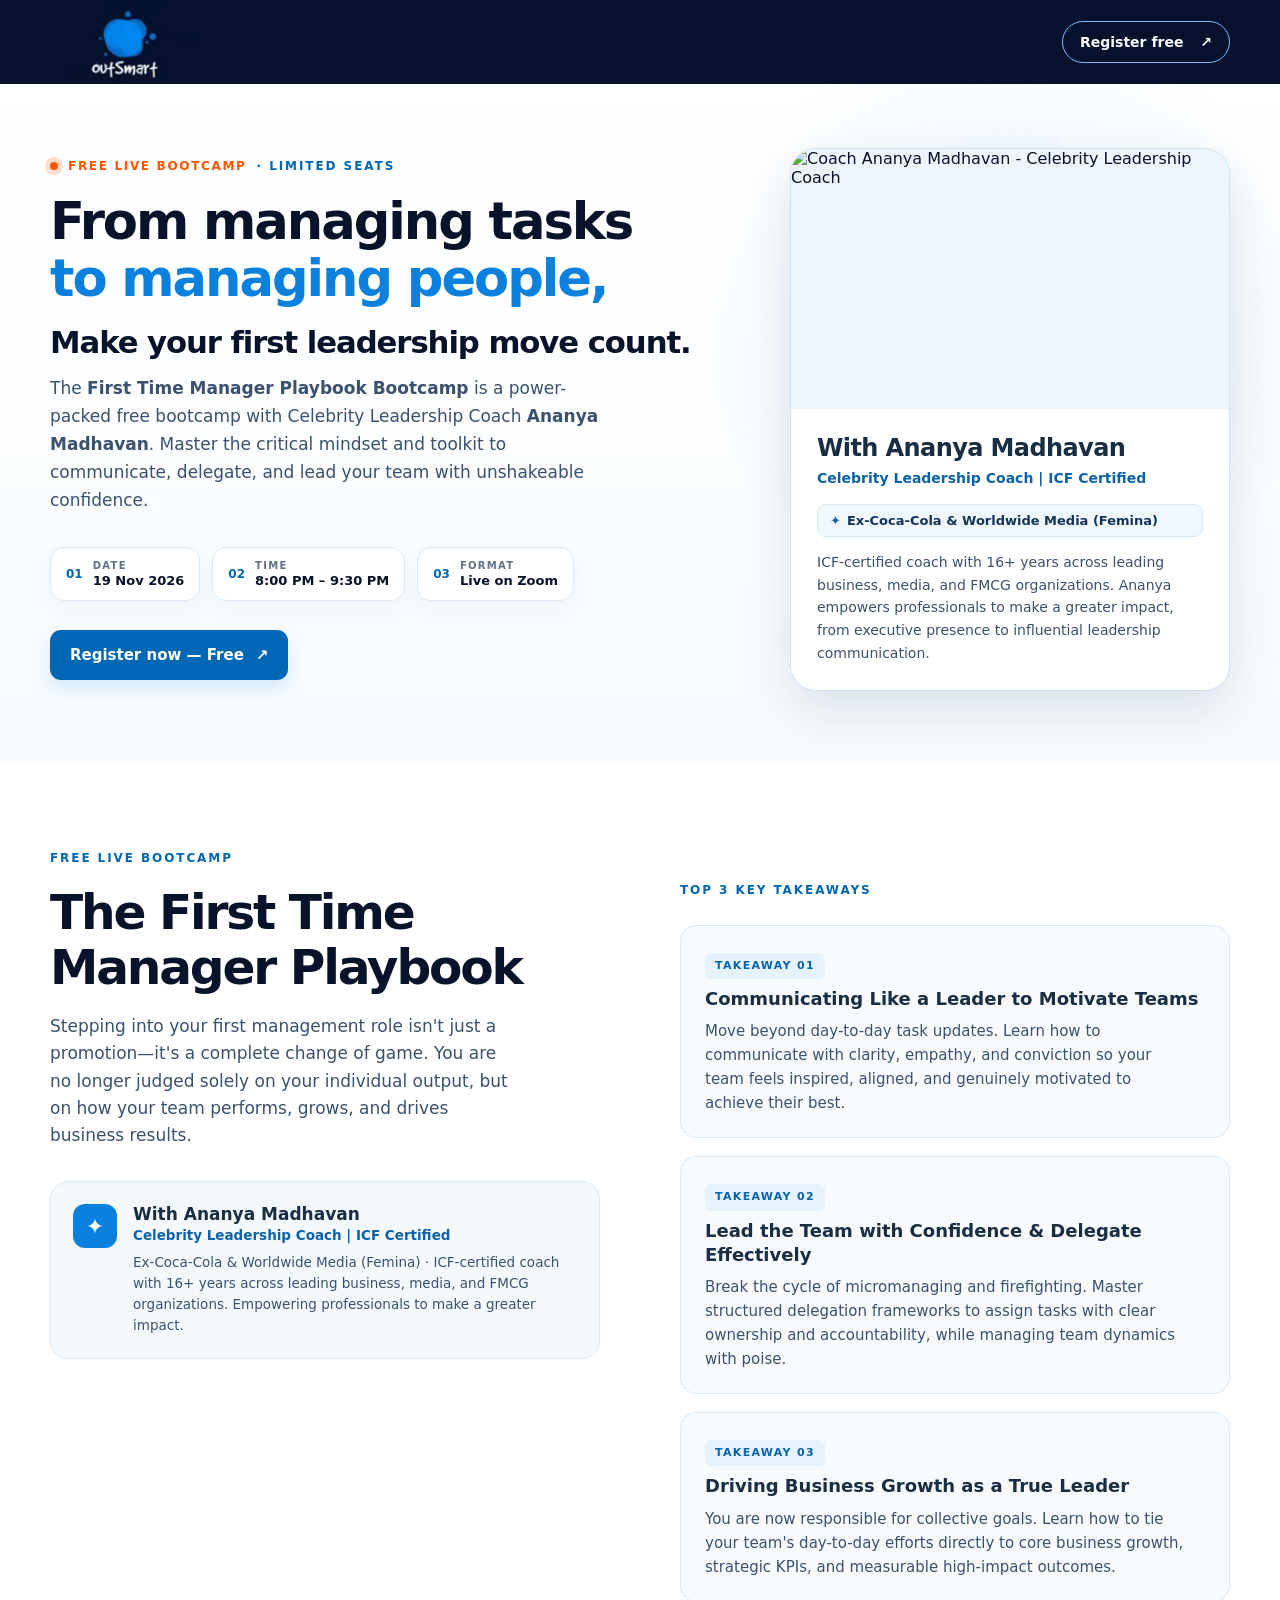
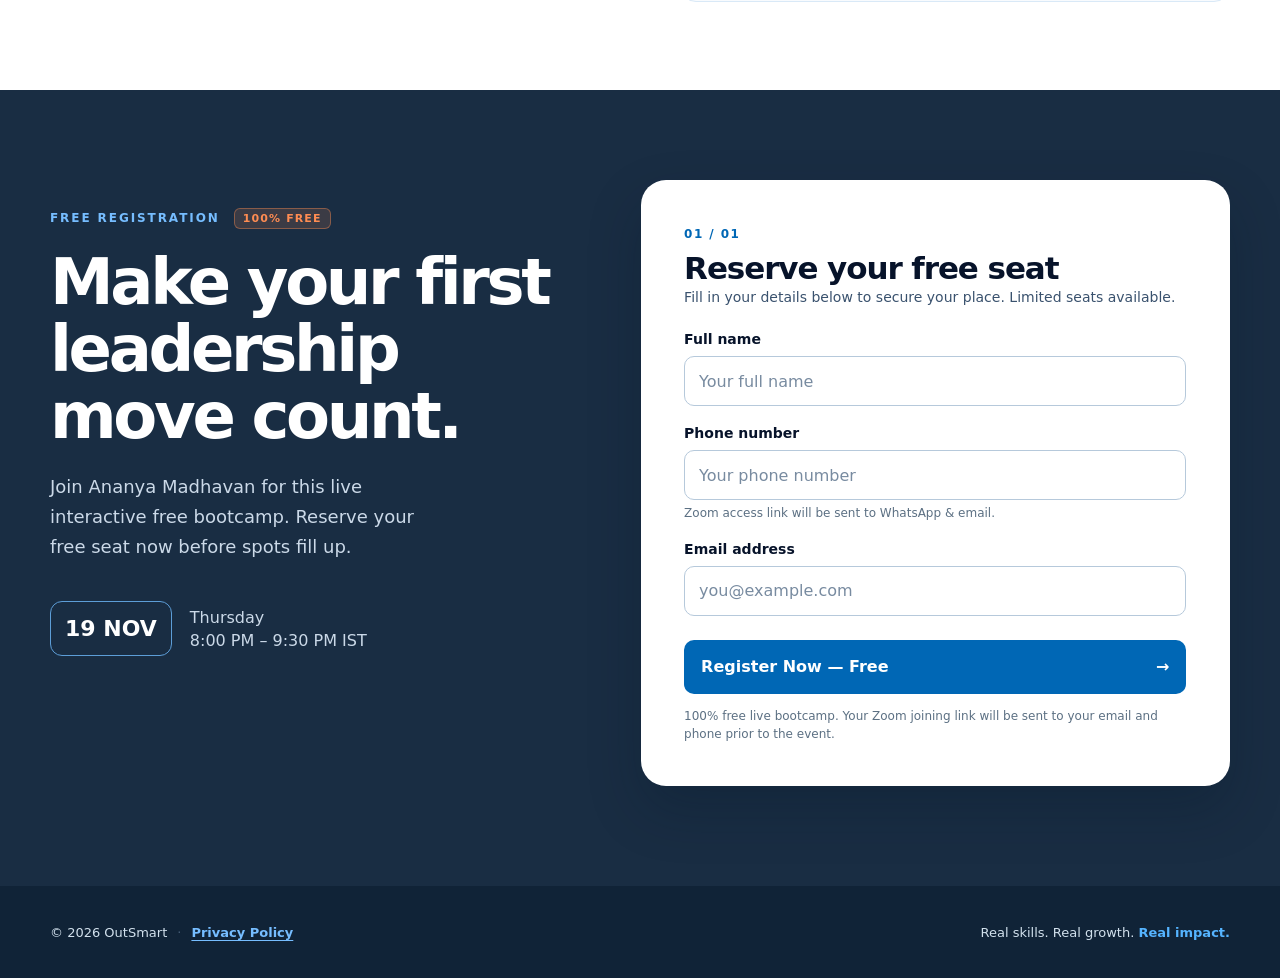
==== commit ddbe8b4e: "Update landing page" ====
--- a/site/index.html
+++ b/site/index.html
@@ -10,28 +10,344 @@
   <meta property="og:description" content="Free Live Bootcamp with Ananya Madhavan (Celebrity Leadership Coach | ICF Certified) · 19 Nov · 8:00–9:30 PM IST">
   <meta property="og:image" content="/assets/ananya-madhavan.webp">
   <link rel="icon" type="image/webp" href="/assets/outsmart-logo-190.webp">
-  <link rel="stylesheet" href="/styles.css">
+  <link rel="preload" as="image" href="/assets/ananya-madhavan-400w.webp" imagesrcset="/assets/ananya-madhavan-400w.webp 400w, /assets/ananya-madhavan-800w.webp 800w, /assets/ananya-madhavan-1024w.webp 1024w" imagesizes="(max-width: 690px) 380px, 440px" fetchpriority="high">
   <script src="/script.js" defer></script>
-  <!-- Facebook Pixel Code -->
+    <!-- Meta Pixel Code (Lazy-loaded on first user interaction) -->
   <script>
-    !function(f,b,e,v,n,t,s)
-    {if(f.fbq)return;n=f.fbq=function(){n.callMethod?
-    n.callMethod.apply(n,arguments):n.queue.push(arguments)};
-    if(!f._fbq)f._fbq=n;n.push=n;n.loaded=!0;n.version='2.0';
-    n.queue=[];t=b.createElement(e);t.async=!0;
-    t.src=v;s=b.getElementsByTagName(e)[0];
-    s.parentNode.insertBefore(t,s)}(window,document,'script',
-    'https://connect.facebook.net/en_US/fbevents.js');
+    !function(f,b,e,v,n,t,s){
+      if(f.fbq)return;n=f.fbq=function(){n.callMethod?
+      n.callMethod.apply(n,arguments):n.queue.push(arguments)};
+      if(!f._fbq)f._fbq=n;n.push=n;n.loaded=!0;n.version='2.0';
+      n.queue=[];
+    }(window,document);
     fbq('init', '2234780970421853');
     fbq('track', 'PageView');
+
+    (function() {
+      var loaded = false;
+      function loadPixel() {
+        if (loaded) return;
+        loaded = true;
+        ['scroll', 'pointerdown', 'touchstart', 'keydown'].forEach(function(evt) {
+          window.removeEventListener(evt, loadPixel);
+        });
+        clearTimeout(timer);
+        var s = document.createElement('script');
+        s.async = true;
+        s.src = 'https://connect.facebook.net/en_US/fbevents.js';
+        document.head.appendChild(s);
+      }
+      var timer = setTimeout(loadPixel, 8000);
+      ['scroll', 'pointerdown', 'touchstart', 'keydown'].forEach(function(evt) {
+        window.addEventListener(evt, loadPixel, { once: true, passive: true });
+      });
+    })();
   </script>
-  <noscript>
-    <img height="1" width="1" alt=""
-      src="https://www.facebook.com/tr?id=2234780970421853&amp;ev=PageView&amp;noscript=1">
-  </noscript>
-  <!-- End Facebook Pixel Code -->
   <title>First Time Manager Playbook | Free Live Bootcamp | OutSmart</title>
-  <style>
+  <style>:root{color-scheme:light;--navy:#192d43;--ink:#07132a;--blue:#0b80dd;--light:#f4f9fd;--muted:#3a526e;--white:#fefefe}*{box-sizing:border-box}html{scroll-behavior:smooth}body{margin:0;color:var(--ink);background:var(--white);font-family:Inter,ui-sans-serif,system-ui,-apple-system,BlinkMacSystemFont,"Segoe UI",sans-serif;-webkit-font-smoothing:antialiased}button,input{font:inherit}a{color:inherit}button{cursor:pointer}.wrap{width:min(1180px,calc(100% - 48px));margin-inline:auto}.skip-link{position:absolute;top:-60px;left:16px;z-index:10;background:#fff;padding:12px 16px}.skip-link:focus{top:16px}a:focus-visible,button:focus-visible,input:focus-visible{outline:3px solid #004e9d;outline-offset:3px}.site-header{background:var(--navy)}.header-inner{height:84px;display:flex;align-items:center;justify-content:space-between;gap:20px}.brand{display:block;width:150px;height:78px;overflow:hidden;position:relative}.brand img{display:block;position:absolute;width:210px;height:auto;max-width:none;left:-30px;top:-15px}.header-cta{color:#fff;text-decoration:none;font-weight:750;font-size:14px;padding:12px 17px;border:1px solid #7bbaff;border-radius:999px;white-space:nowrap}.header-cta span,.hero-link span,.submit-button span{margin-left:12px}.header-cta:hover{background:#ffffff1a}.hero{overflow:hidden;background:radial-gradient(circle at 79% 36%,#e4f5ff 0,transparent 28%),linear-gradient(180deg,#fff 0%,#f7fbfe 100%)}.hero-grid{min-height:666px;display:grid;grid-template-columns:minmax(0,1.15fr) minmax(320px,.85fr);gap:30px;align-items:center;padding-block:64px 72px}.hero-copy{position:relative;z-index:1}.eyebrow,.section-kicker{font-size:12px;letter-spacing:.16em;font-weight:850;color:var(--blue);margin:0 0 20px}.eyebrow{display:flex;align-items:center;gap:10px}.pulse-dot{display:inline-block;width:8px;height:8px;background:var(--blue);border-radius:50%;box-shadow:0 0 0 5px #dbefff}h1,h2,h3,p{margin-top:0}h1{font-size:clamp(44px,5.4vw,74px);line-height:1.06;letter-spacing:-.055em;margin-bottom:18px;max-width:720px}h1 em{font-style:normal;color:var(--blue)}.hero-subtitle{font-size:clamp(22px,2.4vw,31px);font-weight:760;letter-spacing:-.035em;margin-bottom:14px}.hero-description{color:var(--muted);font-size:17px;line-height:1.65;max-width:550px;margin-bottom:33px}.event-facts{display:flex;flex-wrap:wrap;gap:12px;margin-bottom:29px}.fact{display:flex;align-items:center;gap:10px;padding:12px 15px;background:#fff;border:1px solid #dbeaf7;border-radius:14px;box-shadow:0 8px 22px #13294d0a}.fact-icon{color:var(--blue);font-size:12px;font-weight:900}.fact div{display:flex;flex-direction:column;gap:2px}.fact-label{font-size:10px;letter-spacing:.13em;color:#5d7188;font-weight:800}.fact strong{font-size:13px}.hero-link{display:inline-flex;align-items:center;justify-content:space-between;text-decoration:none;color:#fff;background:var(--blue);border-radius:11px;padding:16px 20px;font-size:15px;font-weight:800;box-shadow:0 8px 18px #0b80dd29}.hero-link:hover,.submit-button:hover{background:#075da8}.hero-art{height:554px;max-width:460px;width:100%;justify-self:end;position:relative;overflow:hidden;border-radius:35px;background:#e5f4ff;border:1px solid #bfdeff;box-shadow:0 28px 65px #11233a1b;isolation:isolate}.hero-art img{position:absolute;max-width:none;width:850px;height:auto;left:-399px;top:-160px;z-index:-1}.art-glow{position:absolute;inset:auto -60px -75px -60px;height:170px;background:linear-gradient(0deg,#e6f6ff,#e6f6ff00)}.art-stamp{position:absolute;bottom:20px;right:20px;width:75px;height:75px;display:grid;place-content:center;text-align:center;background:var(--blue);color:white;border-radius:50%;transform:rotate(10deg);font-size:15px;line-height:1.05;font-weight:900;box-shadow:0 10px 25px #0b80dd50}.details{background:#fff;padding:88px 0}.details-grid{display:grid;grid-template-columns:1fr 1fr;gap:80px}.details h2{max-width:540px;font-size:clamp(32px,3.8vw,51px);letter-spacing:-.045em;line-height:1.13;margin:0}.details-copy{padding-top:30px;color:var(--muted);font-size:18px;line-height:1.65}.details-copy p{max-width:480px;margin-bottom:18px}.coach-line{display:flex;align-items:center;gap:16px;border-top:1px solid #d9e8f4;margin-top:31px;padding-top:24px;color:var(--ink)}.coach-line>span{width:43px;height:43px;border-radius:13px;background:#e4f4ff;color:var(--blue);display:grid;place-items:center;font-size:26px}.coach-line div{display:flex;flex-direction:column;line-height:1.35}.coach-line strong{font-size:15px}.coach-line div span{font-size:13px;color:var(--muted)}.enroll-section{background:var(--navy);color:white;padding:90px 0 100px;scroll-margin-top:0}.enroll-grid{display:grid;grid-template-columns:.85fr 1fr;gap:clamp(40px,7vw,112px);align-items:start}.enroll-intro{padding-top:28px}.enroll-intro .section-kicker{color:#76bdff}.enroll-intro h2{font-size:clamp(42px,5vw,66px);letter-spacing:-.052em;line-height:1.05;margin-bottom:22px}.enroll-intro>p:not(.section-kicker){max-width:390px;color:#cbd9e8;font-size:18px;line-height:1.65}.mini-date{display:flex;align-items:center;gap:18px;margin-top:40px}.mini-date strong{font-size:22px;color:#fff;border:1px solid #5d9ed8;border-radius:12px;padding:14px}.mini-date span{line-height:1.45;color:#cbd9e8}.form-card{background:#fff;color:var(--ink);padding:clamp(24px,3.4vw,44px);border-radius:25px;box-shadow:0 24px 54px #0613243d}.form-heading{margin-bottom:26px}.form-step{color:var(--blue);font-size:12px;font-weight:850;letter-spacing:.12em}.form-heading h3{font-size:31px;letter-spacing:-.035em;margin:8px 0 3px}.form-heading p{font-size:14px;color:var(--muted);margin:0}.field{margin-bottom:19px}.field label{display:block;font-weight:750;font-size:14px;margin-bottom:9px}.field input{display:block;width:100%;height:50px;border:1px solid #b6c9db;background:#fff;color:var(--ink);border-radius:10px;padding:0 14px}.field input::placeholder{color:#788ba0}.field input[aria-invalid="true"]{border-color:#b42318}.field-help,.field-error{display:block;font-size:12px;line-height:1.4;margin-top:5px}.field-help{color:#5c7083}.field-error{color:#a3140b;min-height:0}.submit-button{width:100%;border:0;background:var(--blue);color:#fff;border-radius:10px;min-height:54px;padding:14px 17px;font-weight:800;display:flex;align-items:center;justify-content:space-between;margin-top:24px}.submit-button:disabled{opacity:.65;cursor:wait}.form-status{min-height:0;font-size:13px;line-height:1.5;color:#a3140b;margin:10px 0 0}.form-status:empty{display:none}.form-note{font-size:12px;line-height:1.5;color:#5c7083;margin:13px 0 0}.site-footer{background:#102337;color:#d2e1ed}.footer-inner{min-height:92px;display:flex;align-items:center;justify-content:space-between;gap:20px;font-size:13px}.footer-inner p{margin:0}.footer-inner strong{color:#55b4ff}@media(max-width:920px){.hero-grid{grid-template-columns:1fr;gap:45px;padding-top:60px}.hero-copy{max-width:740px}.hero-art{justify-self:center;max-width:530px}.details-grid{gap:38px}.enroll-grid{gap:40px}}@media(max-width:690px){.wrap{width:min(100% - 36px,520px)}.header-inner{height:70px}.brand{width:125px;height:68px}.brand img{width:185px;left:-29px;top:-14px}.header-cta{font-size:12px;padding:10px 12px}.hero-grid{padding-block:48px 54px;gap:32px}.hero-description{font-size:16px}.event-facts{display:grid;grid-template-columns:1fr 1fr}.fact:last-child{grid-column:1/-1}.hero-art{height:410px;max-width:400px}.hero-art img{width:690px;left:-320px;top:-132px}.details{padding:62px 0}.details-grid,.enroll-grid{grid-template-columns:1fr;gap:15px}.details-copy{padding-top:10px;font-size:16px}.enroll-section{padding:68px 0 75px}.enroll-intro{padding-top:0}.mini-date{margin-top:27px;margin-bottom:15px}.form-card{border-radius:20px}.footer-inner{padding-block:22px;align-items:flex-start;flex-direction:column;gap:8px}}@media(prefers-reduced-motion:reduce){html{scroll-behavior:auto}}
+:root{--blue-ink:#0067b5}.eyebrow,.section-kicker,.fact-icon,.form-step{color:var(--blue-ink)}.hero-link,.submit-button,.art-stamp{background:var(--blue-ink)}
+.site-header{background:#05112d}.hero-art img{left:-455px}@media(max-width:690px){.hero-art img{left:-365px}}
+@media(max-width:690px){.hero-art img{width:950px;left:-555px;top:-210px}}
+.hero-art{height:auto;aspect-ratio:4/5;max-width:460px}.hero-art img{position:absolute;inset:0;left:0;top:0;width:100%;height:100%;max-width:100%;object-fit:contain;object-position:center;z-index:0}@media(max-width:700px){.hero-art{height:auto;aspect-ratio:4/5;max-width:400px}}
+
+
+/* ==========================================================================
+   Footer Privacy Link & Pure HTML/CSS Privacy Policy Modal Popup
+   ========================================================================== */
+.footer-left {
+  display: flex;
+  align-items: center;
+  gap: 10px;
+  flex-wrap: wrap;
+}
+.footer-sep {
+  color: #435b75;
+  user-select: none;
+}
+.footer-privacy-btn {
+  color: #76bdff;
+  text-decoration: underline;
+  text-underline-offset: 3px;
+  cursor: pointer;
+  font-size: 13px;
+  font-weight: 600;
+  transition: color 0.15s ease;
+}
+.footer-privacy-btn:hover {
+  color: #ffffff;
+}
+.footer-privacy-btn:focus-visible {
+  outline: 2px solid #55b4ff;
+  outline-offset: 2px;
+}
+.footer-tagline {
+  margin: 0;
+}
+
+/* Modal Checkbox Toggle (Pure HTML & CSS) */
+.modal-toggle {
+  position: fixed;
+  opacity: 0;
+  pointer-events: none;
+}
+.modal-backdrop {
+  position: fixed;
+  inset: 0;
+  z-index: 99999;
+  display: flex;
+  align-items: center;
+  justify-content: center;
+  padding: 24px;
+  background-color: rgba(7, 19, 42, 0.75);
+  backdrop-filter: blur(6px);
+  -webkit-backdrop-filter: blur(6px);
+  opacity: 0;
+  visibility: hidden;
+  pointer-events: none;
+  transition: opacity 0.25s ease, visibility 0.25s ease;
+}
+.modal-toggle:checked ~ .modal-backdrop {
+  opacity: 1;
+  visibility: visible;
+  pointer-events: auto;
+}
+.modal-overlay {
+  position: absolute;
+  inset: 0;
+  z-index: 100000;
+  cursor: pointer;
+}
+.modal-window {
+  position: relative;
+  z-index: 100001;
+  background: #ffffff;
+  color: var(--ink, #07132a);
+  width: 100%;
+  max-width: 820px;
+  max-height: 88vh;
+  border-radius: 24px;
+  box-shadow: 0 25px 70px rgba(5, 17, 45, 0.45);
+  display: flex;
+  flex-direction: column;
+  overflow: hidden;
+  border: 1px solid #dcebf8;
+  transform: translateY(16px) scale(0.97);
+  transition: transform 0.25s cubic-bezier(0.16, 1, 0.3, 1);
+}
+.modal-toggle:checked ~ .modal-backdrop .modal-window {
+  transform: translateY(0) scale(1);
+}
+.modal-header {
+  padding: 22px 28px;
+  border-bottom: 1px solid #eef3f8;
+  display: flex;
+  justify-content: space-between;
+  align-items: flex-start;
+  gap: 16px;
+  background: #fafcfe;
+  flex-shrink: 0;
+}
+.modal-title {
+  font-size: 24px;
+  font-weight: 800;
+  color: #192d43;
+  margin: 0 0 4px;
+  letter-spacing: -0.03em;
+}
+.modal-meta {
+  font-size: 13px;
+  color: #5d7188;
+  font-weight: 600;
+  margin: 0;
+}
+.modal-close {
+  width: 38px;
+  height: 38px;
+  border-radius: 50%;
+  background: #eef4fa;
+  border: none;
+  display: flex;
+  align-items: center;
+  justify-content: center;
+  font-size: 26px;
+  line-height: 1;
+  color: #3a526e;
+  cursor: pointer;
+  transition: all 0.2s ease;
+  flex-shrink: 0;
+  user-select: none;
+}
+.modal-close:hover {
+  background: #dbeaf7;
+  color: #07132a;
+  transform: scale(1.05);
+}
+.modal-close:focus-visible {
+  outline: 2px solid #004e9d;
+  outline-offset: 2px;
+}
+.modal-body {
+  flex: 1 1 auto;
+  overflow-y: auto;
+  padding: 28px 32px;
+  font-size: 15px;
+  line-height: 1.68;
+  color: #2c3e50;
+  scroll-behavior: smooth;
+  scrollbar-width: thin;
+  scrollbar-color: #c3d2e2 #f1f5f9;
+}
+.modal-body::-webkit-scrollbar {
+  width: 7px;
+}
+.modal-body::-webkit-scrollbar-track {
+  background: #f1f5f9;
+}
+.modal-body::-webkit-scrollbar-thumb {
+  background: #c3d2e2;
+  border-radius: 4px;
+}
+.modal-body::-webkit-scrollbar-thumb:hover {
+  background: #9ab3cd;
+}
+.policy-intro {
+  font-size: 15px;
+  line-height: 1.65;
+  color: #3a526e;
+  margin-bottom: 24px;
+  padding-bottom: 18px;
+  border-bottom: 1px solid #eef3f8;
+}
+.policy-section {
+  margin-bottom: 22px;
+}
+.policy-section h3 {
+  font-size: 15px;
+  font-weight: 750;
+  color: #07132a;
+  margin: 0 0 8px;
+  display: flex;
+  align-items: center;
+  gap: 8px;
+}
+.policy-section h3::before {
+  content: "";
+  display: inline-block;
+  width: 4px;
+  height: 15px;
+  background: var(--blue-ink, #0067b5);
+  border-radius: 2px;
+}
+.policy-section p {
+  font-size: 14.5px;
+  line-height: 1.65;
+  color: #334b65;
+  margin: 0 0 10px;
+}
+.policy-list {
+  margin: 8px 0 12px;
+  padding-left: 20px;
+  color: #334b65;
+  font-size: 14px;
+  line-height: 1.65;
+}
+.policy-list li {
+  margin-bottom: 6px;
+}
+.policy-list strong {
+  color: #07132a;
+  font-weight: 650;
+}
+.policy-list a {
+  color: var(--blue-ink, #0067b5);
+  text-decoration: underline;
+  text-underline-offset: 2px;
+}
+.policy-list a:hover {
+  color: #075da8;
+}
+.policy-note {
+  background: #f4f9fd;
+  border: 1px solid #dcebf8;
+  border-radius: 10px;
+  padding: 12px 16px;
+  font-size: 13.5px;
+  color: #2e4764;
+  margin-top: 10px;
+}
+.modal-footer {
+  padding: 16px 28px;
+  border-top: 1px solid #eef3f8;
+  display: flex;
+  justify-content: flex-end;
+  align-items: center;
+  background: #fafcfe;
+  flex-shrink: 0;
+}
+.modal-btn-close {
+  background: var(--blue-ink, #0067b5);
+  color: #fff;
+  padding: 10px 24px;
+  border-radius: 8px;
+  font-weight: 700;
+  font-size: 14px;
+  cursor: pointer;
+  text-decoration: none;
+  display: inline-block;
+  transition: background 0.15s ease;
+  user-select: none;
+}
+.modal-btn-close:hover {
+  background: #075da8;
+}
+.modal-btn-close:focus-visible {
+  outline: 2px solid #004e9d;
+  outline-offset: 2px;
+}
+
+@media (max-width: 690px) {
+  .modal-backdrop {
+    padding: 12px;
+  }
+  .modal-window {
+    max-height: 94vh;
+    border-radius: 18px;
+  }
+  .modal-header {
+    padding: 18px 20px;
+  }
+  .modal-title {
+    font-size: 20px;
+  }
+  .modal-body {
+    padding: 20px;
+    font-size: 14px;
+  }
+  .modal-footer {
+    padding: 12px 20px;
+  }
+}
+
+@media (max-width: 768px) {
+  .hero {
+    background: linear-gradient(180deg, #ffffff 0%, #f7fbfe 100%);
+  }
+  .modal-backdrop {
+    backdrop-filter: none;
+    -webkit-backdrop-filter: none;
+    background-color: rgba(7, 19, 42, 0.94);
+  }
+  .hero-coach-panel, .form-card, .modal-window {
+    box-shadow: 0 4px 18px rgba(7, 19, 42, 0.12);
+  }
+  .fact {
+    box-shadow: 0 2px 8px rgba(19, 41, 77, 0.06);
+  }
+  .takeaway-card {
+    transition: transform 0.2s ease;
+  }
+}
+
     .eyebrow-tag {
       color: #ff5400;
       font-weight: 900;
@@ -73,8 +389,16 @@
       justify-self: end;
       transition: transform 0.2s ease, box-shadow 0.2s ease;
     }
-    .hero-coach-panel:hover {
-      box-shadow: 0 26px 60px rgba(11, 40, 80, 0.16);
+    @media (hover: hover) {
+      .hero-coach-panel:hover {
+        box-shadow: 0 26px 60px rgba(11, 40, 80, 0.16);
+      }
+      .takeaway-card:hover {
+        transform: translateY(-2px);
+        box-shadow: 0 10px 24px rgba(11, 128, 221, 0.08);
+        border-color: #b3d7f9;
+        background: #ffffff;
+      }
     }
     .hero-coach-photo {
       width: 100%;
@@ -108,7 +432,7 @@
     .hero-coach-title {
       font-size: 14px;
       font-weight: 700;
-      color: var(--blue, #0b80dd);
+      color: #0a62ad;
       margin: 0 0 10px;
       line-height: 1.35;
     }
@@ -127,7 +451,7 @@
     }
     .hero-coach-org::before {
       content: "✦";
-      color: var(--blue, #0b80dd);
+      color: #0a62ad;
       font-size: 13px;
     }
     .hero-coach-profile {
@@ -147,20 +471,14 @@
       border: 1px solid #d9e9f7;
       border-radius: 16px;
       padding: 22px 24px;
-      transition: transform 0.2s ease, box-shadow 0.2s ease, border-color 0.2s ease;
-    }
-    .takeaway-card:hover {
-      transform: translateY(-2px);
-      box-shadow: 0 10px 24px rgba(11, 128, 221, 0.08);
-      border-color: #b3d7f9;
-      background: #ffffff;
+      transition: transform 0.2s ease;
     }
     .takeaway-tag {
       display: inline-block;
       font-size: 11px;
       font-weight: 850;
       letter-spacing: 0.12em;
-      color: var(--blue, #0b80dd);
+      color: #0a62ad;
       background: #e4f3ff;
       padding: 4px 10px;
       border-radius: 6px;
@@ -212,7 +530,7 @@
     .coach-meta .coach-title {
       font-size: 13.5px;
       font-weight: 700;
-      color: var(--blue, #0b80dd);
+      color: #0a62ad;
     }
     .coach-meta .coach-desc {
       font-size: 13.5px;
@@ -221,9 +539,9 @@
       margin: 6px 0 0;
     }
     .free-pill {
-      background: rgba(255, 84, 0, 0.12);
-      color: #ff5400;
-      border: 1px solid rgba(255, 84, 0, 0.3);
+      background: rgba(255, 140, 82, 0.15);
+      color: #ff8c52;
+      border: 1px solid rgba(255, 140, 82, 0.4);
       font-weight: 800;
       font-size: 11px;
       letter-spacing: 0.1em;
@@ -250,8 +568,7 @@
       .hero-coach-name {
         font-size: 20px;
       }
-    }
-  </style>
+    }</style>
 </head>
 <body>
   <a class="skip-link" href="#main">Skip to content</a>
@@ -281,7 +598,7 @@
         </div>
         <div class="hero-coach-panel" aria-label="About Coach Ananya Madhavan">
           <div class="hero-coach-photo">
-            <img src="/assets/ananya-madhavan.webp" alt="Coach Ananya Madhavan - Celebrity Leadership Coach" width="1024" height="682" fetchpriority="high">
+            <img src="/assets/ananya-madhavan-800w.webp" srcset="/assets/ananya-madhavan-400w.webp 400w, /assets/ananya-madhavan-800w.webp 800w, /assets/ananya-madhavan-1024w.webp 1024w" sizes="(max-width: 690px) 380px, 440px" alt="Coach Ananya Madhavan - Celebrity Leadership Coach" width="440" height="293" fetchpriority="high" decoding="async">
           </div>
           <div class="hero-coach-info">
             <h2 class="hero-coach-name">With Ananya Madhavan</h2>
@@ -375,7 +692,7 @@
       <div class="footer-left">
         <p>© 2026 OutSmart</p>
         <span class="footer-sep" aria-hidden="true">·</span>
-        <label for="privacy-modal-toggle" class="footer-privacy-btn" role="button" tabindex="0">Privacy Policy</label>
+        <label for="privacy-modal-toggle" class="footer-privacy-btn" tabindex="0">Privacy Policy</label>
       </div>
       <p class="footer-tagline">Real skills. Real growth. <strong>Real impact.</strong></p>
     </div>
@@ -391,7 +708,7 @@
           <h2 id="privacy-modal-title" class="modal-title">Privacy Policy</h2>
           <p class="modal-meta">OutSmart World Pvt Ltd · Last updated: October 2026</p>
         </div>
-        <label for="privacy-modal-toggle" class="modal-close" aria-label="Close modal" role="button" tabindex="0">&times;</label>
+        <label for="privacy-modal-toggle" class="modal-close" aria-label="Close modal" tabindex="0">&times;</label>
       </div>
       <div class="modal-body">
         <p class="policy-intro">This Policy explains how OutSmart World Pvt Ltd (&ldquo;OutSmart&rdquo;, &ldquo;we&rdquo;) handles your information when you use our website, programs, coaching, community, events and related services (&ldquo;Services&rdquo;). By using the Services, you agree to this Policy. If you don&rsquo;t agree, please don&rsquo;t use them. It should be read with our Terms of Service, Refund Policy, Community Guidelines and any program-specific terms.</p>
@@ -526,7 +843,7 @@
         </section>
       </div>
       <div class="modal-footer">
-        <label for="privacy-modal-toggle" class="modal-btn-close" role="button" tabindex="0">Close</label>
+        <label for="privacy-modal-toggle" class="modal-btn-close" tabindex="0">Close</label>
       </div>
     </div>
   </div>
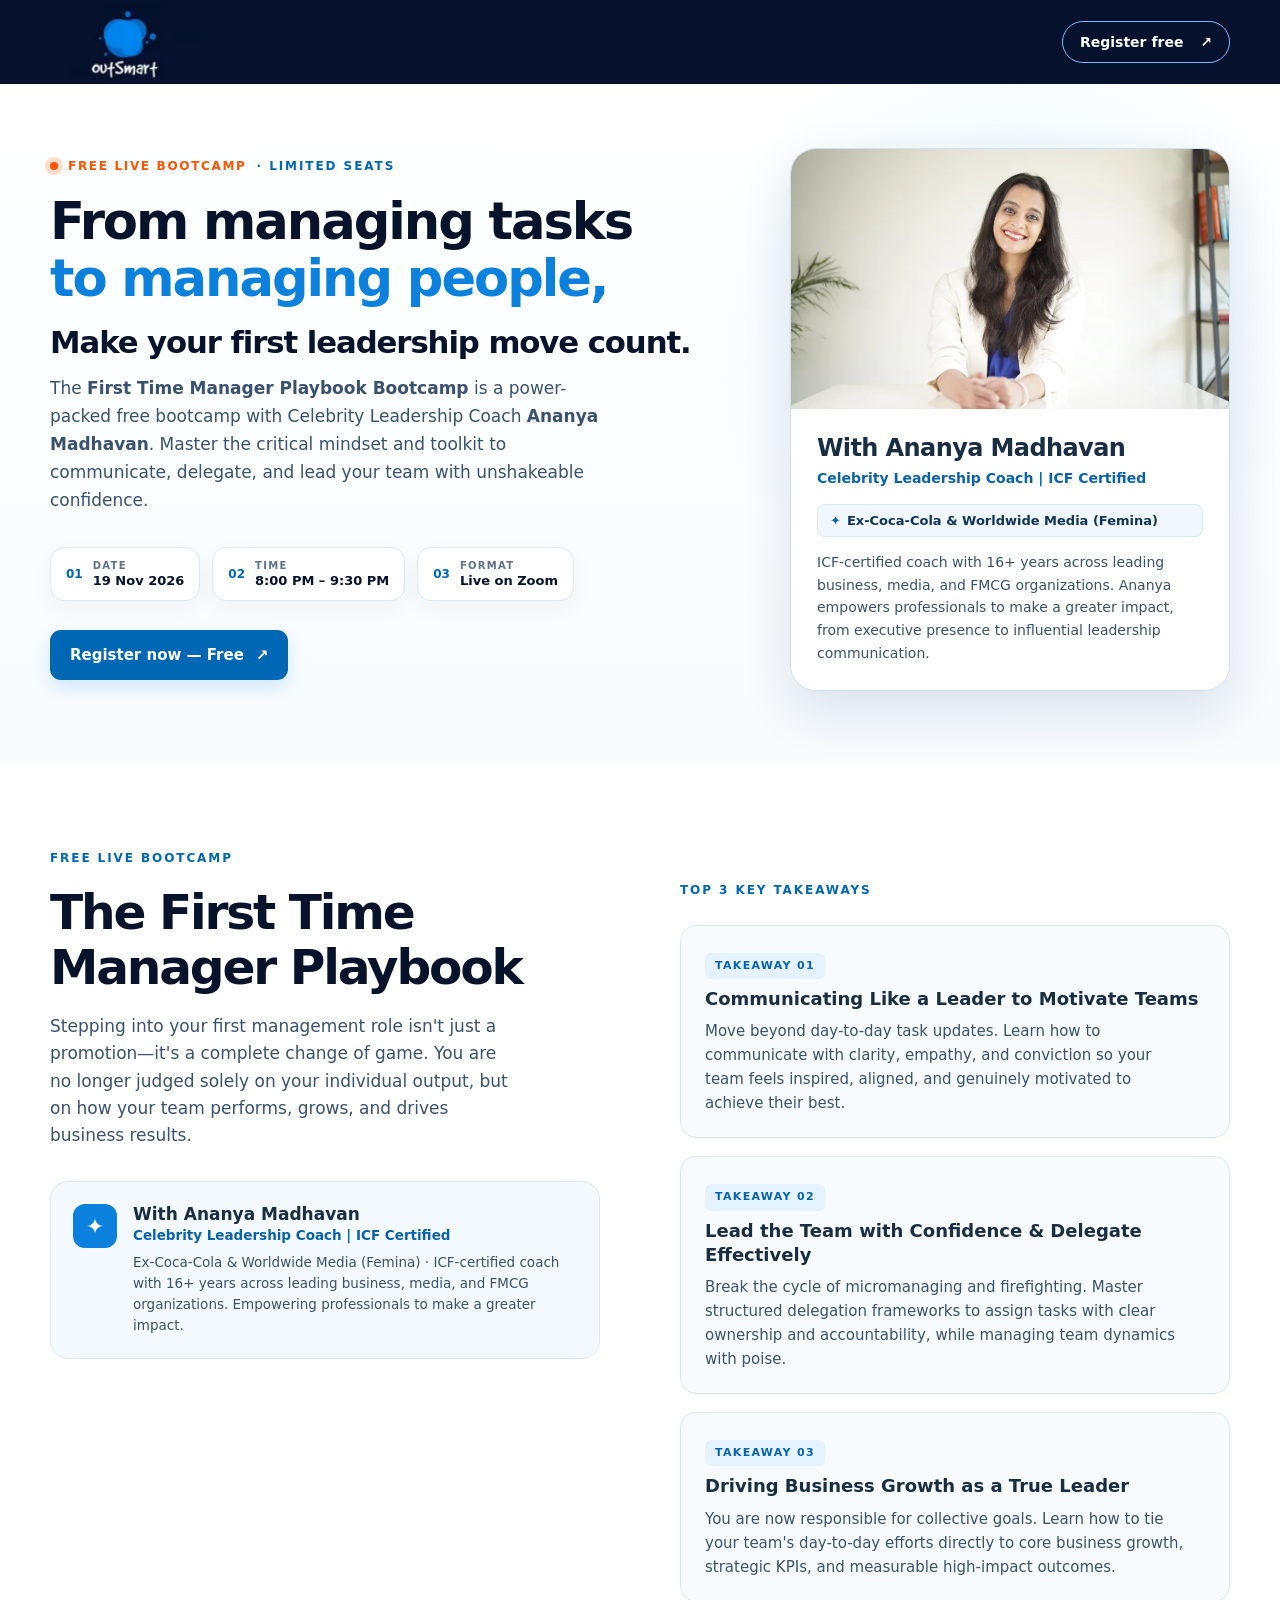
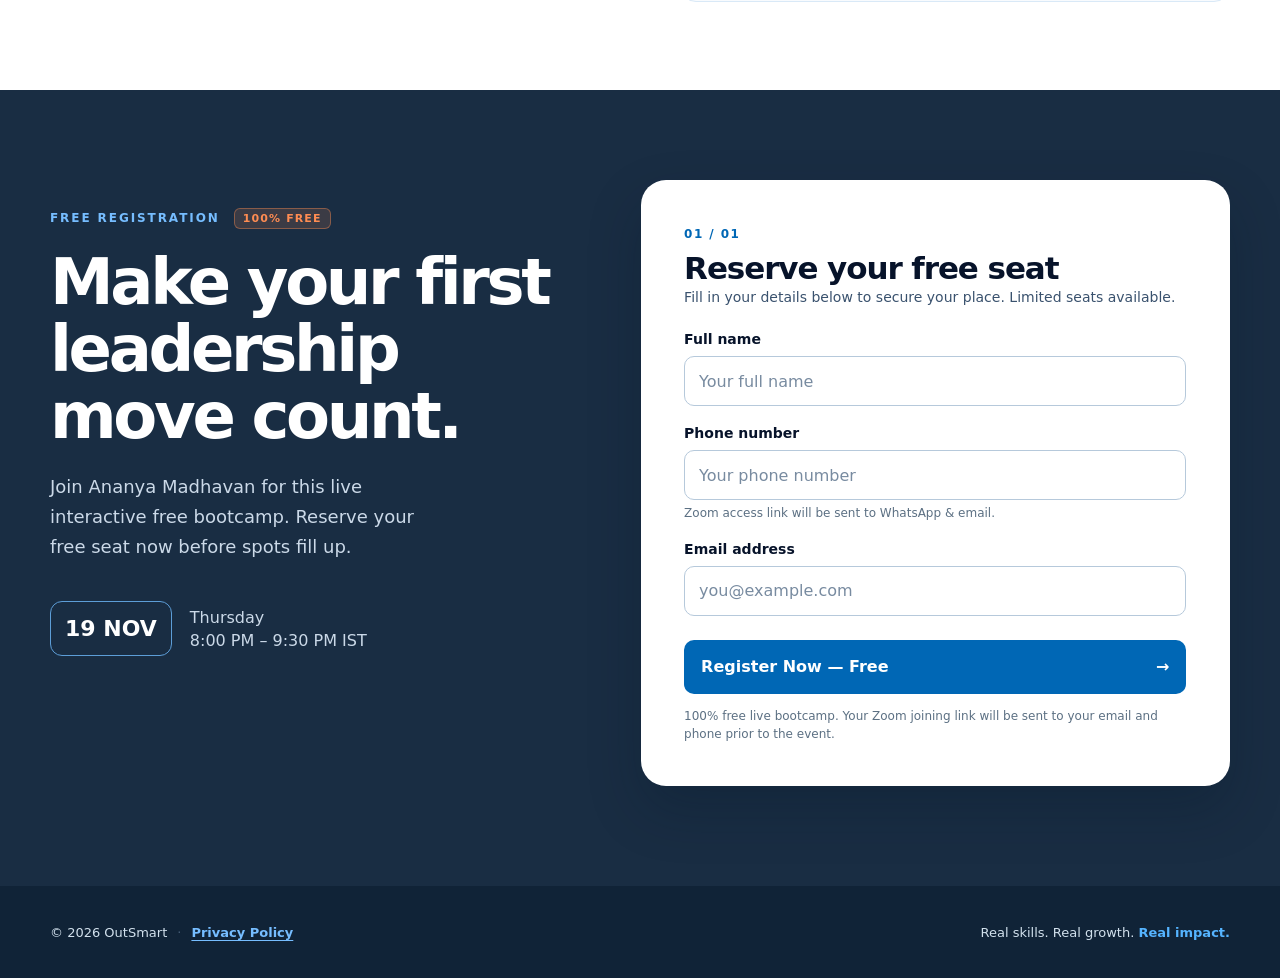
==== commit 51dbe8a8: "Update landing page content" ====
--- a/site/index.html
+++ b/site/index.html
@@ -12,37 +12,24 @@
   <link rel="icon" type="image/webp" href="/assets/outsmart-logo-190.webp">
   <link rel="preload" as="image" href="/assets/ananya-madhavan-400w.webp" imagesrcset="/assets/ananya-madhavan-400w.webp 400w, /assets/ananya-madhavan-800w.webp 800w, /assets/ananya-madhavan-1024w.webp 1024w" imagesizes="(max-width: 690px) 380px, 440px" fetchpriority="high">
   <script src="/script.js" defer></script>
-    <!-- Meta Pixel Code (Lazy-loaded on first user interaction) -->
+  <!-- Facebook Pixel Code -->
   <script>
-    !function(f,b,e,v,n,t,s){
-      if(f.fbq)return;n=f.fbq=function(){n.callMethod?
-      n.callMethod.apply(n,arguments):n.queue.push(arguments)};
-      if(!f._fbq)f._fbq=n;n.push=n;n.loaded=!0;n.version='2.0';
-      n.queue=[];
-    }(window,document);
-    fbq('init', '2234780970421853');
+    !function(f,b,e,v,n,t,s)
+    {if(f.fbq)return;n=f.fbq=function(){n.callMethod?
+    n.callMethod.apply(n,arguments):n.queue.push(arguments)};
+    if(!f._fbq)f._fbq=n;n.push=n;n.loaded=!0;n.version='2.0';
+    n.queue=[];t=b.createElement(e);t.async=!0;
+    t.src=v;s=b.getElementsByTagName(e)[0];
+    s.parentNode.insertBefore(t,s)}(window,document,'script',
+    'https://connect.facebook.net/en_US/fbevents.js');
+    fbq('init', '2234780970421853'); 
     fbq('track', 'PageView');
-
-    (function() {
-      var loaded = false;
-      function loadPixel() {
-        if (loaded) return;
-        loaded = true;
-        ['scroll', 'pointerdown', 'touchstart', 'keydown'].forEach(function(evt) {
-          window.removeEventListener(evt, loadPixel);
-        });
-        clearTimeout(timer);
-        var s = document.createElement('script');
-        s.async = true;
-        s.src = 'https://connect.facebook.net/en_US/fbevents.js';
-        document.head.appendChild(s);
-      }
-      var timer = setTimeout(loadPixel, 8000);
-      ['scroll', 'pointerdown', 'touchstart', 'keydown'].forEach(function(evt) {
-        window.addEventListener(evt, loadPixel, { once: true, passive: true });
-      });
-    })();
   </script>
+  <noscript>
+    <img height="1" width="1" 
+      src="https://www.facebook.com/tr?id=2234780970421853&amp;ev=PageView&amp;noscript=1"/>
+  </noscript>
+  <!-- End Facebook Pixel Code -->
   <title>First Time Manager Playbook | Free Live Bootcamp | OutSmart</title>
   <style>:root{color-scheme:light;--navy:#192d43;--ink:#07132a;--blue:#0b80dd;--light:#f4f9fd;--muted:#3a526e;--white:#fefefe}*{box-sizing:border-box}html{scroll-behavior:smooth}body{margin:0;color:var(--ink);background:var(--white);font-family:Inter,ui-sans-serif,system-ui,-apple-system,BlinkMacSystemFont,"Segoe UI",sans-serif;-webkit-font-smoothing:antialiased}button,input{font:inherit}a{color:inherit}button{cursor:pointer}.wrap{width:min(1180px,calc(100% - 48px));margin-inline:auto}.skip-link{position:absolute;top:-60px;left:16px;z-index:10;background:#fff;padding:12px 16px}.skip-link:focus{top:16px}a:focus-visible,button:focus-visible,input:focus-visible{outline:3px solid #004e9d;outline-offset:3px}.site-header{background:var(--navy)}.header-inner{height:84px;display:flex;align-items:center;justify-content:space-between;gap:20px}.brand{display:block;width:150px;height:78px;overflow:hidden;position:relative}.brand img{display:block;position:absolute;width:210px;height:auto;max-width:none;left:-30px;top:-15px}.header-cta{color:#fff;text-decoration:none;font-weight:750;font-size:14px;padding:12px 17px;border:1px solid #7bbaff;border-radius:999px;white-space:nowrap}.header-cta span,.hero-link span,.submit-button span{margin-left:12px}.header-cta:hover{background:#ffffff1a}.hero{overflow:hidden;background:radial-gradient(circle at 79% 36%,#e4f5ff 0,transparent 28%),linear-gradient(180deg,#fff 0%,#f7fbfe 100%)}.hero-grid{min-height:666px;display:grid;grid-template-columns:minmax(0,1.15fr) minmax(320px,.85fr);gap:30px;align-items:center;padding-block:64px 72px}.hero-copy{position:relative;z-index:1}.eyebrow,.section-kicker{font-size:12px;letter-spacing:.16em;font-weight:850;color:var(--blue);margin:0 0 20px}.eyebrow{display:flex;align-items:center;gap:10px}.pulse-dot{display:inline-block;width:8px;height:8px;background:var(--blue);border-radius:50%;box-shadow:0 0 0 5px #dbefff}h1,h2,h3,p{margin-top:0}h1{font-size:clamp(44px,5.4vw,74px);line-height:1.06;letter-spacing:-.055em;margin-bottom:18px;max-width:720px}h1 em{font-style:normal;color:var(--blue)}.hero-subtitle{font-size:clamp(22px,2.4vw,31px);font-weight:760;letter-spacing:-.035em;margin-bottom:14px}.hero-description{color:var(--muted);font-size:17px;line-height:1.65;max-width:550px;margin-bottom:33px}.event-facts{display:flex;flex-wrap:wrap;gap:12px;margin-bottom:29px}.fact{display:flex;align-items:center;gap:10px;padding:12px 15px;background:#fff;border:1px solid #dbeaf7;border-radius:14px;box-shadow:0 8px 22px #13294d0a}.fact-icon{color:var(--blue);font-size:12px;font-weight:900}.fact div{display:flex;flex-direction:column;gap:2px}.fact-label{font-size:10px;letter-spacing:.13em;color:#5d7188;font-weight:800}.fact strong{font-size:13px}.hero-link{display:inline-flex;align-items:center;justify-content:space-between;text-decoration:none;color:#fff;background:var(--blue);border-radius:11px;padding:16px 20px;font-size:15px;font-weight:800;box-shadow:0 8px 18px #0b80dd29}.hero-link:hover,.submit-button:hover{background:#075da8}.hero-art{height:554px;max-width:460px;width:100%;justify-self:end;position:relative;overflow:hidden;border-radius:35px;background:#e5f4ff;border:1px solid #bfdeff;box-shadow:0 28px 65px #11233a1b;isolation:isolate}.hero-art img{position:absolute;max-width:none;width:850px;height:auto;left:-399px;top:-160px;z-index:-1}.art-glow{position:absolute;inset:auto -60px -75px -60px;height:170px;background:linear-gradient(0deg,#e6f6ff,#e6f6ff00)}.art-stamp{position:absolute;bottom:20px;right:20px;width:75px;height:75px;display:grid;place-content:center;text-align:center;background:var(--blue);color:white;border-radius:50%;transform:rotate(10deg);font-size:15px;line-height:1.05;font-weight:900;box-shadow:0 10px 25px #0b80dd50}.details{background:#fff;padding:88px 0}.details-grid{display:grid;grid-template-columns:1fr 1fr;gap:80px}.details h2{max-width:540px;font-size:clamp(32px,3.8vw,51px);letter-spacing:-.045em;line-height:1.13;margin:0}.details-copy{padding-top:30px;color:var(--muted);font-size:18px;line-height:1.65}.details-copy p{max-width:480px;margin-bottom:18px}.coach-line{display:flex;align-items:center;gap:16px;border-top:1px solid #d9e8f4;margin-top:31px;padding-top:24px;color:var(--ink)}.coach-line>span{width:43px;height:43px;border-radius:13px;background:#e4f4ff;color:var(--blue);display:grid;place-items:center;font-size:26px}.coach-line div{display:flex;flex-direction:column;line-height:1.35}.coach-line strong{font-size:15px}.coach-line div span{font-size:13px;color:var(--muted)}.enroll-section{background:var(--navy);color:white;padding:90px 0 100px;scroll-margin-top:0}.enroll-grid{display:grid;grid-template-columns:.85fr 1fr;gap:clamp(40px,7vw,112px);align-items:start}.enroll-intro{padding-top:28px}.enroll-intro .section-kicker{color:#76bdff}.enroll-intro h2{font-size:clamp(42px,5vw,66px);letter-spacing:-.052em;line-height:1.05;margin-bottom:22px}.enroll-intro>p:not(.section-kicker){max-width:390px;color:#cbd9e8;font-size:18px;line-height:1.65}.mini-date{display:flex;align-items:center;gap:18px;margin-top:40px}.mini-date strong{font-size:22px;color:#fff;border:1px solid #5d9ed8;border-radius:12px;padding:14px}.mini-date span{line-height:1.45;color:#cbd9e8}.form-card{background:#fff;color:var(--ink);padding:clamp(24px,3.4vw,44px);border-radius:25px;box-shadow:0 24px 54px #0613243d}.form-heading{margin-bottom:26px}.form-step{color:var(--blue);font-size:12px;font-weight:850;letter-spacing:.12em}.form-heading h3{font-size:31px;letter-spacing:-.035em;margin:8px 0 3px}.form-heading p{font-size:14px;color:var(--muted);margin:0}.field{margin-bottom:19px}.field label{display:block;font-weight:750;font-size:14px;margin-bottom:9px}.field input{display:block;width:100%;height:50px;border:1px solid #b6c9db;background:#fff;color:var(--ink);border-radius:10px;padding:0 14px}.field input::placeholder{color:#788ba0}.field input[aria-invalid="true"]{border-color:#b42318}.field-help,.field-error{display:block;font-size:12px;line-height:1.4;margin-top:5px}.field-help{color:#5c7083}.field-error{color:#a3140b;min-height:0}.submit-button{width:100%;border:0;background:var(--blue);color:#fff;border-radius:10px;min-height:54px;padding:14px 17px;font-weight:800;display:flex;align-items:center;justify-content:space-between;margin-top:24px}.submit-button:disabled{opacity:.65;cursor:wait}.form-status{min-height:0;font-size:13px;line-height:1.5;color:#a3140b;margin:10px 0 0}.form-status:empty{display:none}.form-note{font-size:12px;line-height:1.5;color:#5c7083;margin:13px 0 0}.site-footer{background:#102337;color:#d2e1ed}.footer-inner{min-height:92px;display:flex;align-items:center;justify-content:space-between;gap:20px;font-size:13px}.footer-inner p{margin:0}.footer-inner strong{color:#55b4ff}@media(max-width:920px){.hero-grid{grid-template-columns:1fr;gap:45px;padding-top:60px}.hero-copy{max-width:740px}.hero-art{justify-self:center;max-width:530px}.details-grid{gap:38px}.enroll-grid{gap:40px}}@media(max-width:690px){.wrap{width:min(100% - 36px,520px)}.header-inner{height:70px}.brand{width:125px;height:68px}.brand img{width:185px;left:-29px;top:-14px}.header-cta{font-size:12px;padding:10px 12px}.hero-grid{padding-block:48px 54px;gap:32px}.hero-description{font-size:16px}.event-facts{display:grid;grid-template-columns:1fr 1fr}.fact:last-child{grid-column:1/-1}.hero-art{height:410px;max-width:400px}.hero-art img{width:690px;left:-320px;top:-132px}.details{padding:62px 0}.details-grid,.enroll-grid{grid-template-columns:1fr;gap:15px}.details-copy{padding-top:10px;font-size:16px}.enroll-section{padding:68px 0 75px}.enroll-intro{padding-top:0}.mini-date{margin-top:27px;margin-bottom:15px}.form-card{border-radius:20px}.footer-inner{padding-block:22px;align-items:flex-start;flex-direction:column;gap:8px}}@media(prefers-reduced-motion:reduce){html{scroll-behavior:auto}}
 :root{--blue-ink:#0067b5}.eyebrow,.section-kicker,.fact-icon,.form-step{color:var(--blue-ink)}.hero-link,.submit-button,.art-stamp{background:var(--blue-ink)}
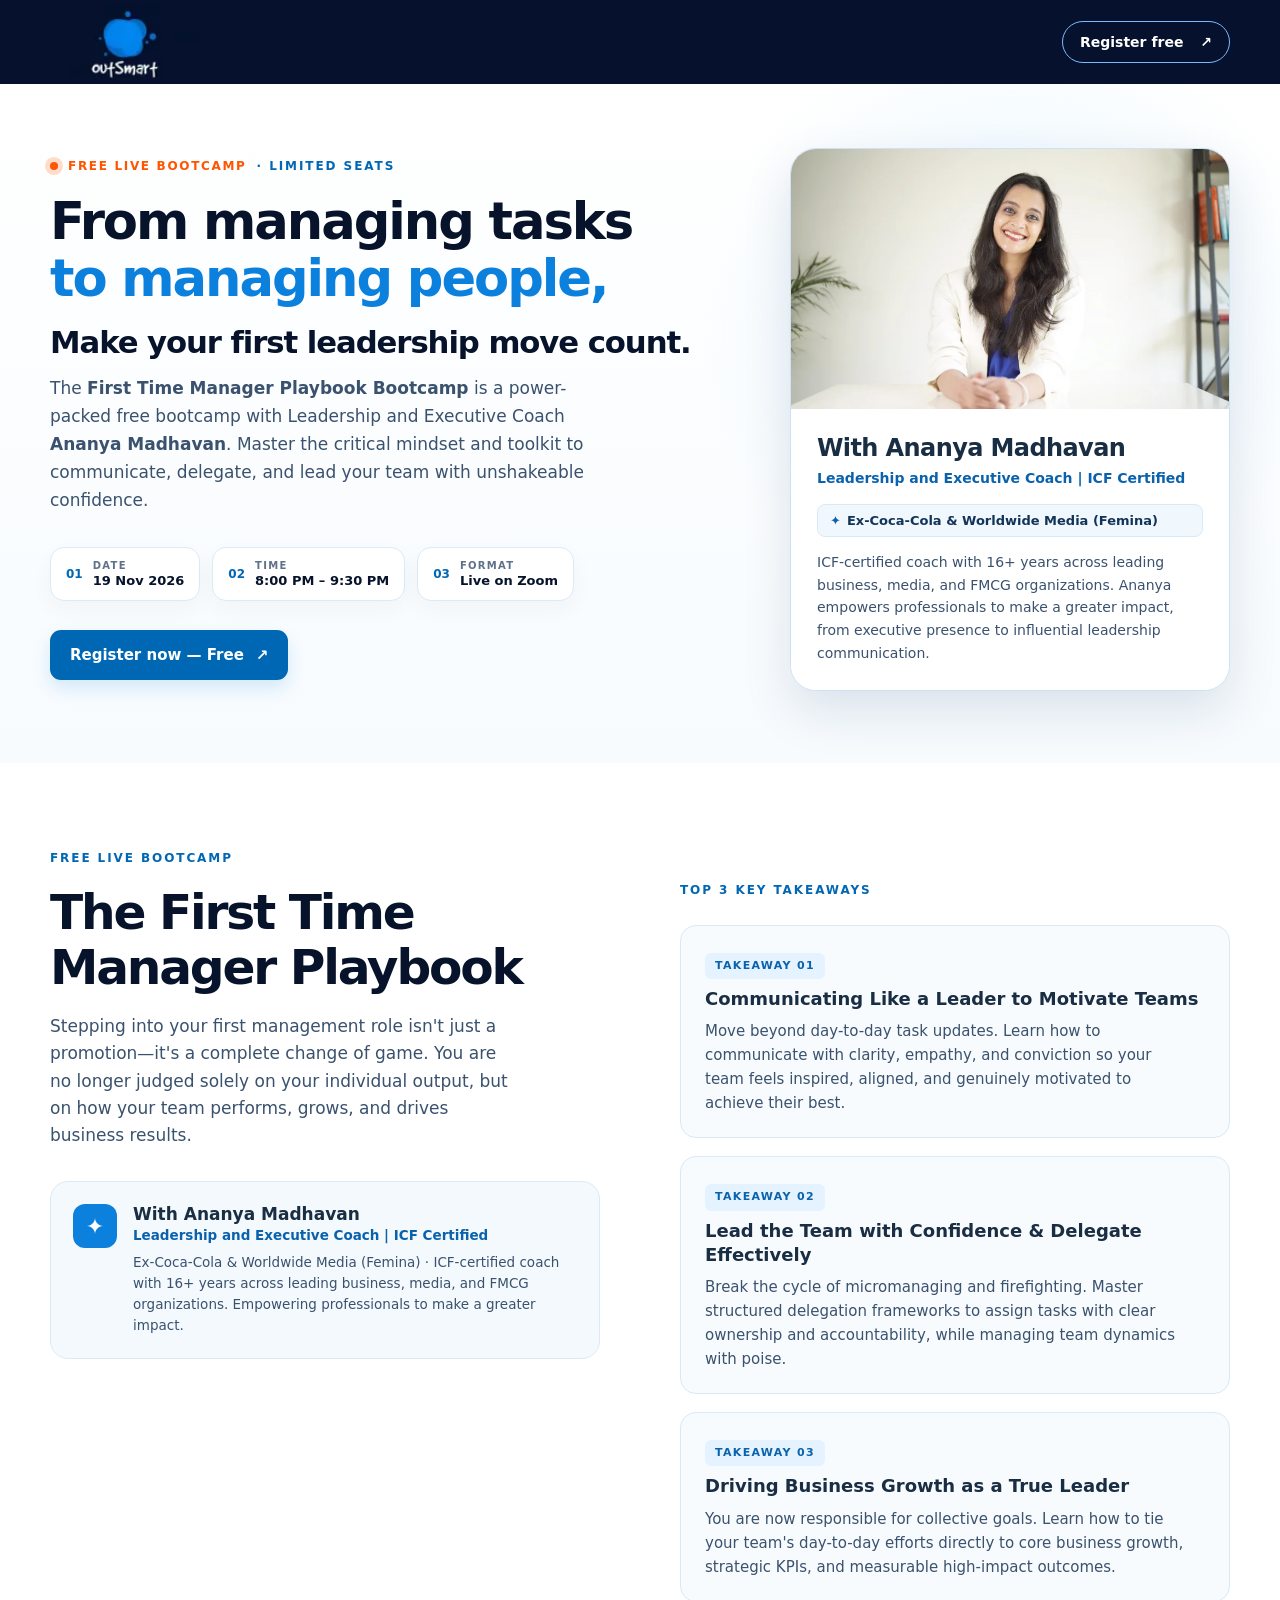
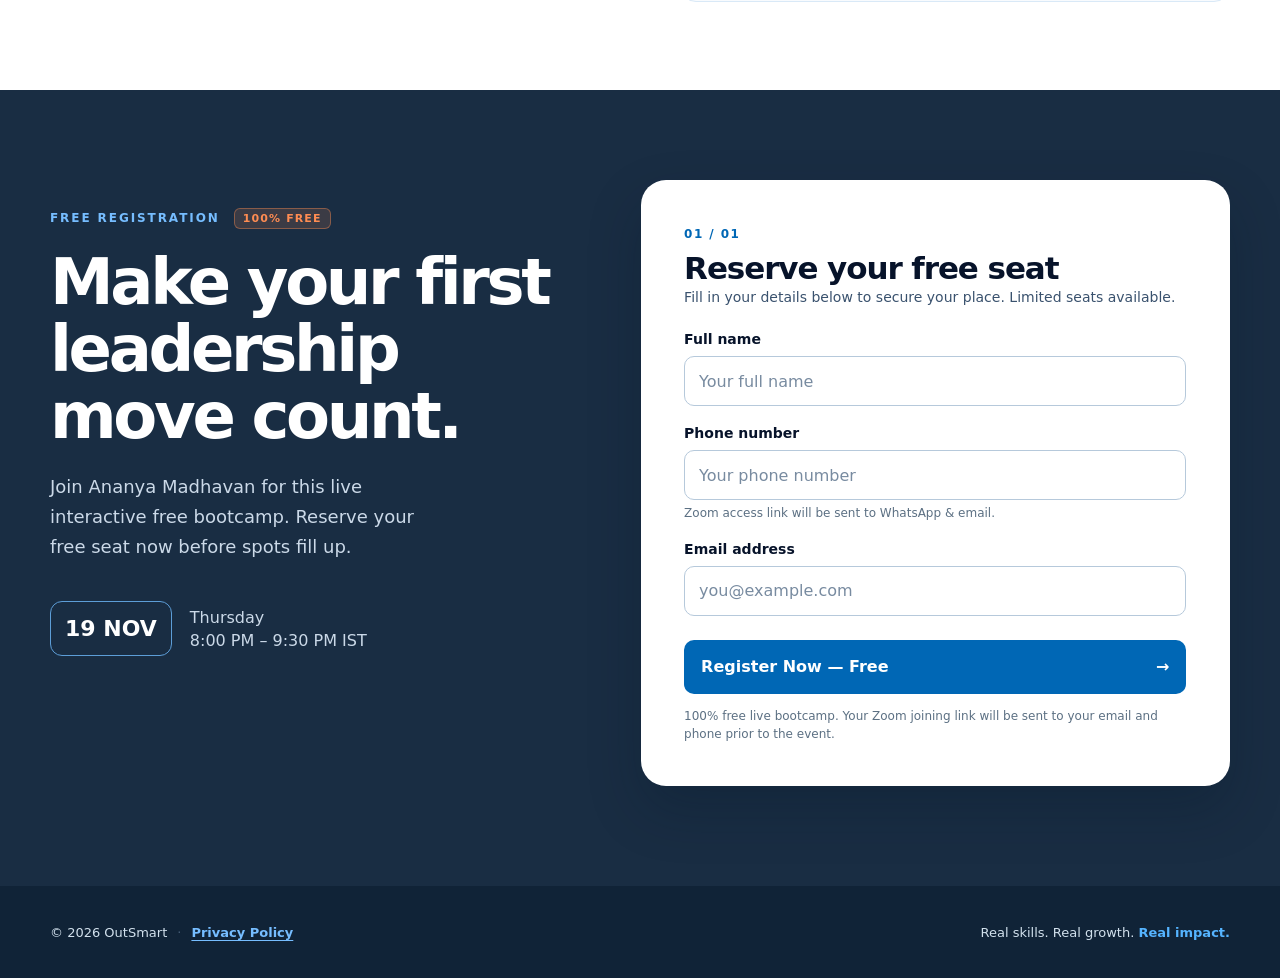
==== commit 8c4d57e8: "Update index.html" ====
--- a/site/index.html
+++ b/site/index.html
@@ -7,7 +7,7 @@
   <meta name="description" content="From managing tasks to managing people, make your first leadership move count. Join OutSmart's free live bootcamp: First Time Manager Playbook with Ananya Madhavan on 19 Nov, 8:00–9:30 PM IST.">
   <meta property="og:type" content="website">
   <meta property="og:title" content="First Time Manager Playbook | Free Live Bootcamp | OutSmart">
-  <meta property="og:description" content="Free Live Bootcamp with Ananya Madhavan (Celebrity Leadership Coach | ICF Certified) · 19 Nov · 8:00–9:30 PM IST">
+  <meta property="og:description" content="Free Live Bootcamp with Ananya Madhavan (Leadership and Executive Coach | ICF Certified) · 19 Nov · 8:00–9:30 PM IST">
   <meta property="og:image" content="/assets/ananya-madhavan.webp">
   <link rel="icon" type="image/webp" href="/assets/outsmart-logo-190.webp">
   <link rel="preload" as="image" href="/assets/ananya-madhavan-400w.webp" imagesrcset="/assets/ananya-madhavan-400w.webp 400w, /assets/ananya-madhavan-800w.webp 800w, /assets/ananya-madhavan-1024w.webp 1024w" imagesizes="(max-width: 690px) 380px, 440px" fetchpriority="high">
@@ -575,7 +575,7 @@
           <p class="eyebrow"><span class="pulse-dot-orange" aria-hidden="true"></span> <span class="eyebrow-tag">FREE LIVE BOOTCAMP</span> · LIMITED SEATS</p>
           <h1 id="hero-title"><span class="hero-title-line">From managing tasks</span><br><span class="hero-title-line"><em>to managing people,</em></span></h1>
           <p class="hero-subtitle">Make your first leadership move count.</p>
-          <p class="hero-description">The <strong>First Time Manager Playbook Bootcamp</strong> is a power-packed free bootcamp with Celebrity Leadership Coach <strong>Ananya Madhavan</strong>. Master the critical mindset and toolkit to communicate, delegate, and lead your team with unshakeable confidence.</p>
+          <p class="hero-description">The <strong>First Time Manager Playbook Bootcamp</strong> is a power-packed free bootcamp with Leadership and Executive Coach <strong>Ananya Madhavan</strong>. Master the critical mindset and toolkit to communicate, delegate, and lead your team with unshakeable confidence.</p>
           <div class="event-facts" aria-label="Bootcamp details">
             <div class="fact"><span class="fact-icon" aria-hidden="true">01</span><div><span class="fact-label">DATE</span><strong>19 Nov 2026</strong></div></div>
             <div class="fact"><span class="fact-icon" aria-hidden="true">02</span><div><span class="fact-label">TIME</span><strong>8:00 PM – 9:30 PM</strong></div></div>
@@ -585,11 +585,11 @@
         </div>
         <div class="hero-coach-panel" aria-label="About Coach Ananya Madhavan">
           <div class="hero-coach-photo">
-            <img src="/assets/ananya-madhavan-800w.webp" srcset="/assets/ananya-madhavan-400w.webp 400w, /assets/ananya-madhavan-800w.webp 800w, /assets/ananya-madhavan-1024w.webp 1024w" sizes="(max-width: 690px) 380px, 440px" alt="Coach Ananya Madhavan - Celebrity Leadership Coach" width="440" height="293" fetchpriority="high" decoding="async">
+            <img src="/assets/ananya-madhavan-800w.webp" srcset="/assets/ananya-madhavan-400w.webp 400w, /assets/ananya-madhavan-800w.webp 800w, /assets/ananya-madhavan-1024w.webp 1024w" sizes="(max-width: 690px) 380px, 440px" alt="Coach Ananya Madhavan - Leadership and Executive Coach" width="440" height="293" fetchpriority="high" decoding="async">
           </div>
           <div class="hero-coach-info">
             <h2 class="hero-coach-name">With Ananya Madhavan</h2>
-            <p class="hero-coach-title">Celebrity Leadership Coach | ICF Certified</p>
+            <p class="hero-coach-title">Leadership and Executive Coach | ICF Certified</p>
             <div class="hero-coach-org">
               <strong>Ex-Coca-Cola &amp; Worldwide Media (Femina)</strong>
             </div>
@@ -613,7 +613,7 @@
             <div class="coach-icon" aria-hidden="true">✦</div>
             <div class="coach-meta">
               <strong>With Ananya Madhavan</strong>
-              <span class="coach-title">Celebrity Leadership Coach | ICF Certified</span>
+              <span class="coach-title">Leadership and Executive Coach | ICF Certified</span>
               <p class="coach-desc">Ex-Coca-Cola &amp; Worldwide Media (Femina) · ICF-certified coach with 16+ years across leading business, media, and FMCG organizations. Empowering professionals to make a greater impact.</p>
             </div>
           </div>
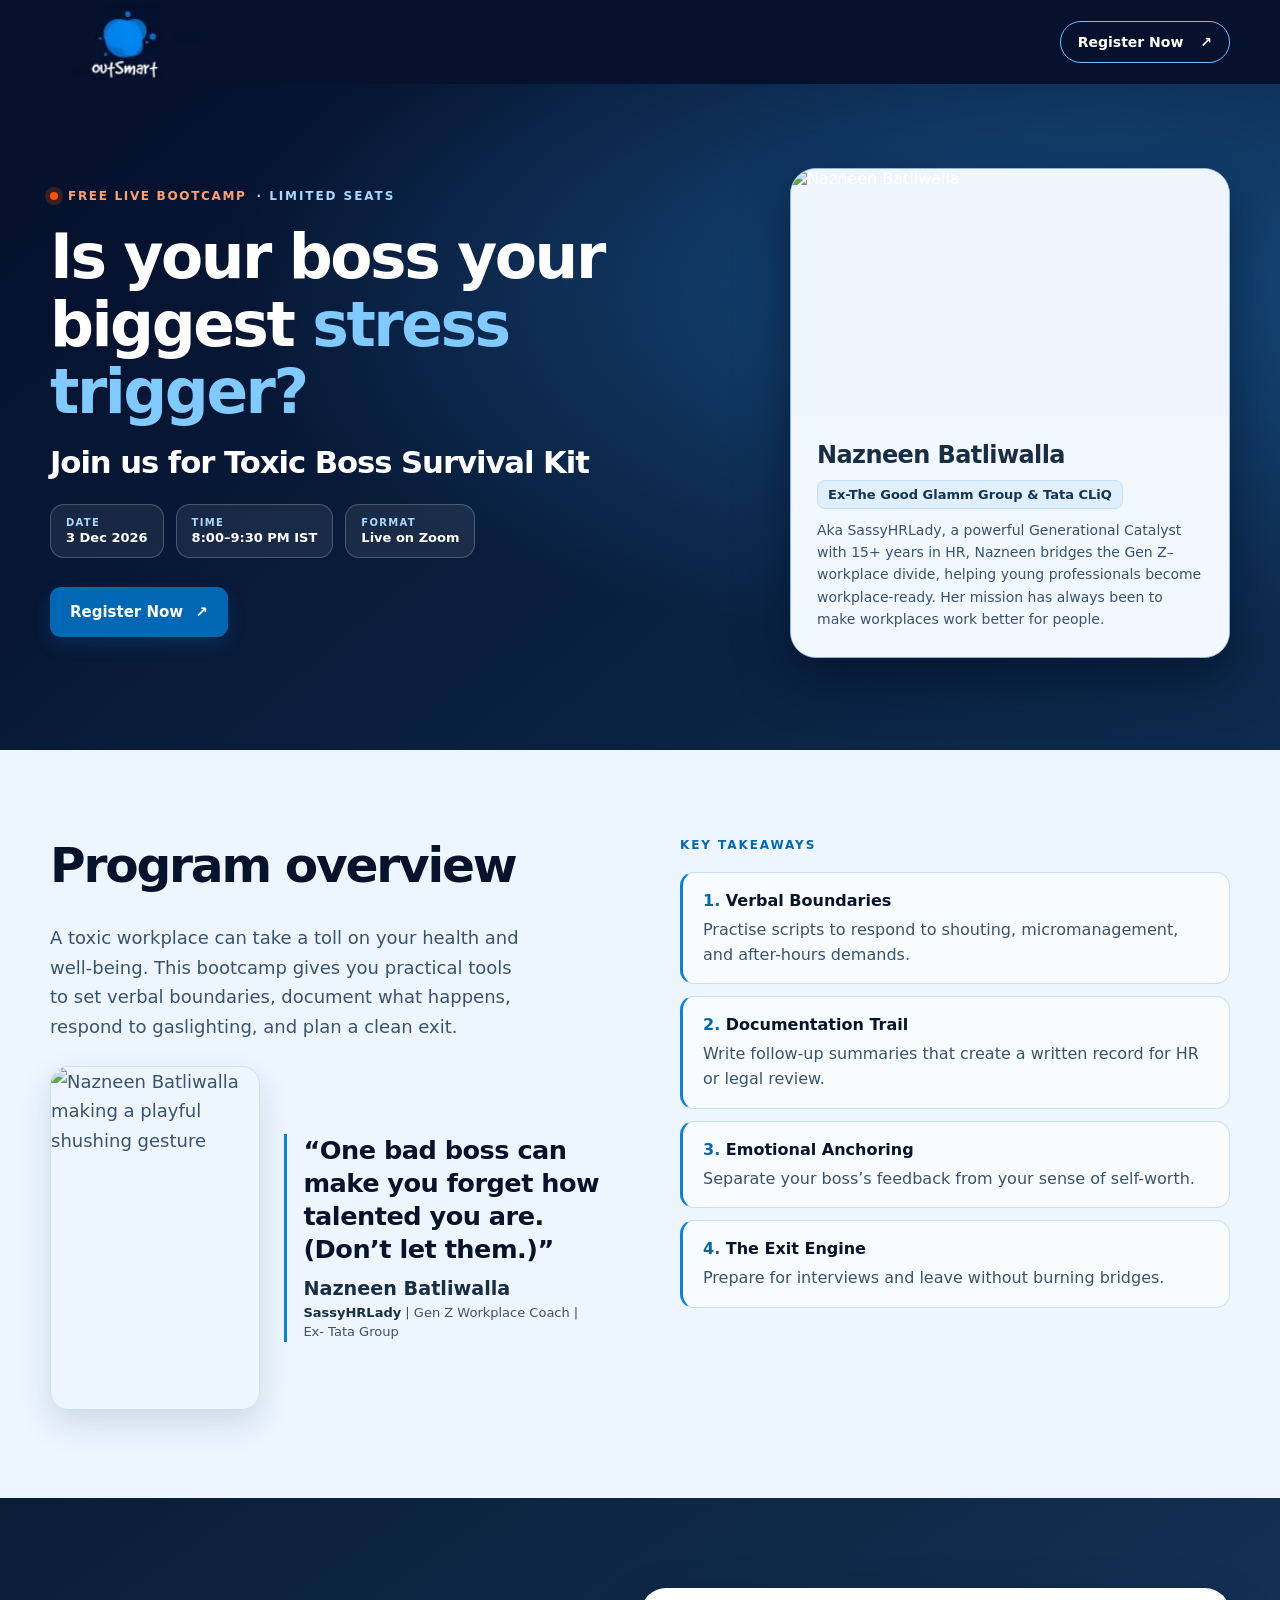
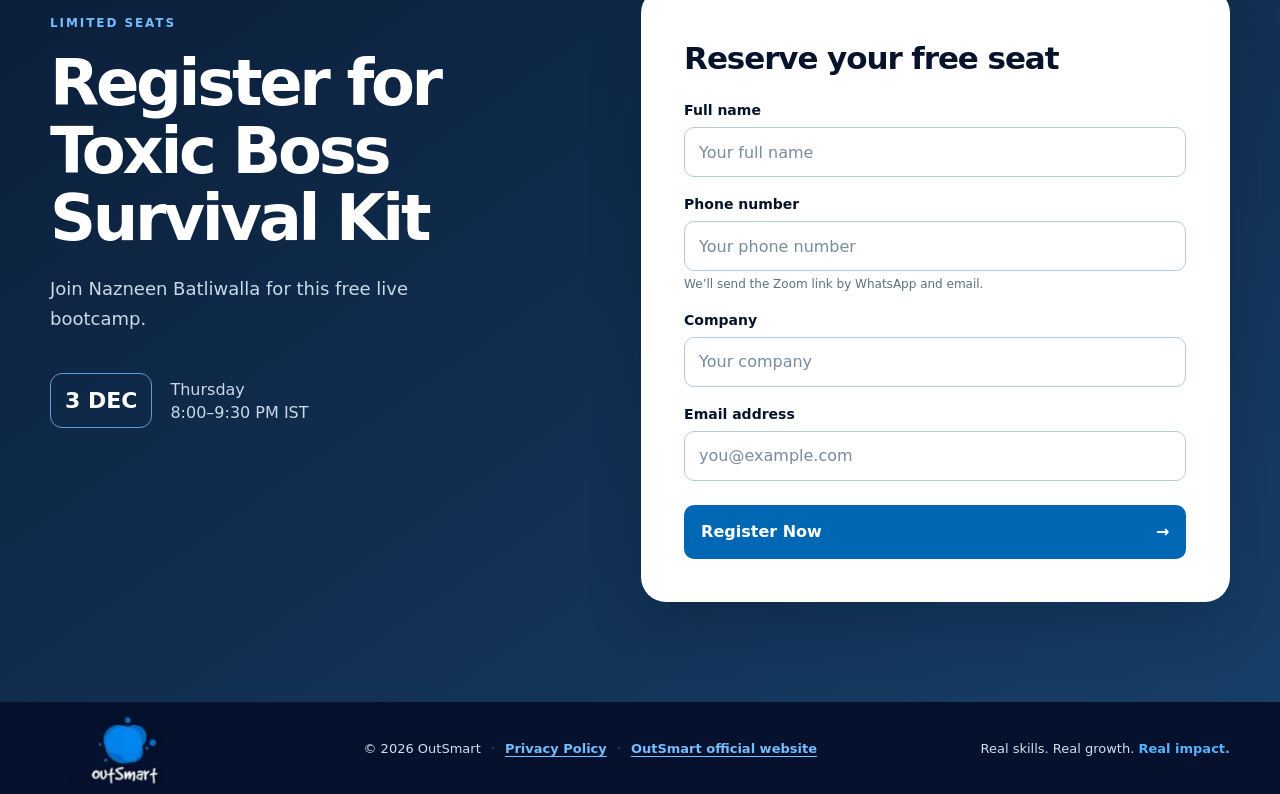
==== commit 58dac5e2: "Initial commit: Toxic Boss Survival Kit landing page" ====
--- a/site/index.html
+++ b/site/index.html
@@ -3,34 +3,17 @@
 <head>
   <meta charset="utf-8">
   <meta name="viewport" content="width=device-width, initial-scale=1">
-  <meta name="theme-color" content="#192d43">
-  <meta name="description" content="From managing tasks to managing people, make your first leadership move count. Join OutSmart's free live bootcamp: First Time Manager Playbook with Ananya Madhavan on 19 Nov, 8:00–9:30 PM IST.">
+  <!-- lcp-discovery-insight: preload the same responsive portrait source used in the hero. -->
+  <link rel="preload" as="image" type="image/avif" imagesrcset="/assets/nazneen-batliwalla-672w.avif 672w, /assets/nazneen-batliwalla-896w.avif 896w" imagesizes="(max-width: 476px) calc(100vw - 38px), 438px" fetchpriority="high">
+  <meta name="theme-color" content="#05112d">
+  <meta name="description" content="Is your boss your biggest stress trigger? Join OutSmart for Toxic Boss Survival Kit, a free live bootcamp with Nazneen Batliwalla on 3 Dec, 8:00–9:30 PM IST. Limited seats.">
   <meta property="og:type" content="website">
-  <meta property="og:title" content="First Time Manager Playbook | Free Live Bootcamp | OutSmart">
-  <meta property="og:description" content="Free Live Bootcamp with Ananya Madhavan (Leadership and Executive Coach | ICF Certified) · 19 Nov · 8:00–9:30 PM IST">
-  <meta property="og:image" content="/assets/ananya-madhavan.webp">
+  <meta property="og:title" content="Toxic Boss Survival Kit | Free Live Bootcamp | OutSmart">
+  <meta property="og:description" content="Free live bootcamp with Nazneen Batliwalla, SassyHRLady and Gen Z workplace coach. 3 Dec, 8:00–9:30 PM IST. Limited seats.">
+  <meta property="og:image" content="/assets/nazneen-batliwalla.webp">
   <link rel="icon" type="image/webp" href="/assets/outsmart-logo-190.webp">
-  <link rel="preload" as="image" href="/assets/ananya-madhavan-400w.webp" imagesrcset="/assets/ananya-madhavan-400w.webp 400w, /assets/ananya-madhavan-800w.webp 800w, /assets/ananya-madhavan-1024w.webp 1024w" imagesizes="(max-width: 690px) 380px, 440px" fetchpriority="high">
-  <script src="/script.js" defer></script>
-  <!-- Facebook Pixel Code -->
-  <script>
-    !function(f,b,e,v,n,t,s)
-    {if(f.fbq)return;n=f.fbq=function(){n.callMethod?
-    n.callMethod.apply(n,arguments):n.queue.push(arguments)};
-    if(!f._fbq)f._fbq=n;n.push=n;n.loaded=!0;n.version='2.0';
-    n.queue=[];t=b.createElement(e);t.async=!0;
-    t.src=v;s=b.getElementsByTagName(e)[0];
-    s.parentNode.insertBefore(t,s)}(window,document,'script',
-    'https://connect.facebook.net/en_US/fbevents.js');
-    fbq('init', '2234780970421853'); 
-    fbq('track', 'PageView');
-  </script>
-  <noscript>
-    <img height="1" width="1" 
-      src="https://www.facebook.com/tr?id=2234780970421853&amp;ev=PageView&amp;noscript=1"/>
-  </noscript>
-  <!-- End Facebook Pixel Code -->
-  <title>First Time Manager Playbook | Free Live Bootcamp | OutSmart</title>
+  <script src="/script.js?v=pixel-interaction" defer></script>
+  <title>Toxic Boss Survival Kit | Free Live Bootcamp | OutSmart</title>
   <style>:root{color-scheme:light;--navy:#192d43;--ink:#07132a;--blue:#0b80dd;--light:#f4f9fd;--muted:#3a526e;--white:#fefefe}*{box-sizing:border-box}html{scroll-behavior:smooth}body{margin:0;color:var(--ink);background:var(--white);font-family:Inter,ui-sans-serif,system-ui,-apple-system,BlinkMacSystemFont,"Segoe UI",sans-serif;-webkit-font-smoothing:antialiased}button,input{font:inherit}a{color:inherit}button{cursor:pointer}.wrap{width:min(1180px,calc(100% - 48px));margin-inline:auto}.skip-link{position:absolute;top:-60px;left:16px;z-index:10;background:#fff;padding:12px 16px}.skip-link:focus{top:16px}a:focus-visible,button:focus-visible,input:focus-visible{outline:3px solid #004e9d;outline-offset:3px}.site-header{background:var(--navy)}.header-inner{height:84px;display:flex;align-items:center;justify-content:space-between;gap:20px}.brand{display:block;width:150px;height:78px;overflow:hidden;position:relative}.brand img{display:block;position:absolute;width:210px;height:auto;max-width:none;left:-30px;top:-15px}.header-cta{color:#fff;text-decoration:none;font-weight:750;font-size:14px;padding:12px 17px;border:1px solid #7bbaff;border-radius:999px;white-space:nowrap}.header-cta span,.hero-link span,.submit-button span{margin-left:12px}.header-cta:hover{background:#ffffff1a}.hero{overflow:hidden;background:radial-gradient(circle at 79% 36%,#e4f5ff 0,transparent 28%),linear-gradient(180deg,#fff 0%,#f7fbfe 100%)}.hero-grid{min-height:666px;display:grid;grid-template-columns:minmax(0,1.15fr) minmax(320px,.85fr);gap:30px;align-items:center;padding-block:64px 72px}.hero-copy{position:relative;z-index:1}.eyebrow,.section-kicker{font-size:12px;letter-spacing:.16em;font-weight:850;color:var(--blue);margin:0 0 20px}.eyebrow{display:flex;align-items:center;gap:10px}.pulse-dot{display:inline-block;width:8px;height:8px;background:var(--blue);border-radius:50%;box-shadow:0 0 0 5px #dbefff}h1,h2,h3,p{margin-top:0}h1{font-size:clamp(44px,5.4vw,74px);line-height:1.06;letter-spacing:-.055em;margin-bottom:18px;max-width:720px}h1 em{font-style:normal;color:var(--blue)}.hero-subtitle{font-size:clamp(22px,2.4vw,31px);font-weight:760;letter-spacing:-.035em;margin-bottom:14px}.hero-description{color:var(--muted);font-size:17px;line-height:1.65;max-width:550px;margin-bottom:33px}.event-facts{display:flex;flex-wrap:wrap;gap:12px;margin-bottom:29px}.fact{display:flex;align-items:center;gap:10px;padding:12px 15px;background:#fff;border:1px solid #dbeaf7;border-radius:14px;box-shadow:0 8px 22px #13294d0a}.fact-icon{color:var(--blue);font-size:12px;font-weight:900}.fact div{display:flex;flex-direction:column;gap:2px}.fact-label{font-size:10px;letter-spacing:.13em;color:#5d7188;font-weight:800}.fact strong{font-size:13px}.hero-link{display:inline-flex;align-items:center;justify-content:space-between;text-decoration:none;color:#fff;background:var(--blue);border-radius:11px;padding:16px 20px;font-size:15px;font-weight:800;box-shadow:0 8px 18px #0b80dd29}.hero-link:hover,.submit-button:hover{background:#075da8}.hero-art{height:554px;max-width:460px;width:100%;justify-self:end;position:relative;overflow:hidden;border-radius:35px;background:#e5f4ff;border:1px solid #bfdeff;box-shadow:0 28px 65px #11233a1b;isolation:isolate}.hero-art img{position:absolute;max-width:none;width:850px;height:auto;left:-399px;top:-160px;z-index:-1}.art-glow{position:absolute;inset:auto -60px -75px -60px;height:170px;background:linear-gradient(0deg,#e6f6ff,#e6f6ff00)}.art-stamp{position:absolute;bottom:20px;right:20px;width:75px;height:75px;display:grid;place-content:center;text-align:center;background:var(--blue);color:white;border-radius:50%;transform:rotate(10deg);font-size:15px;line-height:1.05;font-weight:900;box-shadow:0 10px 25px #0b80dd50}.details{background:#fff;padding:88px 0}.details-grid{display:grid;grid-template-columns:1fr 1fr;gap:80px}.details h2{max-width:540px;font-size:clamp(32px,3.8vw,51px);letter-spacing:-.045em;line-height:1.13;margin:0}.details-copy{padding-top:30px;color:var(--muted);font-size:18px;line-height:1.65}.details-copy p{max-width:480px;margin-bottom:18px}.coach-line{display:flex;align-items:center;gap:16px;border-top:1px solid #d9e8f4;margin-top:31px;padding-top:24px;color:var(--ink)}.coach-line>span{width:43px;height:43px;border-radius:13px;background:#e4f4ff;color:var(--blue);display:grid;place-items:center;font-size:26px}.coach-line div{display:flex;flex-direction:column;line-height:1.35}.coach-line strong{font-size:15px}.coach-line div span{font-size:13px;color:var(--muted)}.enroll-section{background:var(--navy);color:white;padding:90px 0 100px;scroll-margin-top:0}.enroll-grid{display:grid;grid-template-columns:.85fr 1fr;gap:clamp(40px,7vw,112px);align-items:start}.enroll-intro{padding-top:28px}.enroll-intro .section-kicker{color:#76bdff}.enroll-intro h2{font-size:clamp(42px,5vw,66px);letter-spacing:-.052em;line-height:1.05;margin-bottom:22px}.enroll-intro>p:not(.section-kicker){max-width:390px;color:#cbd9e8;font-size:18px;line-height:1.65}.mini-date{display:flex;align-items:center;gap:18px;margin-top:40px}.mini-date strong{font-size:22px;color:#fff;border:1px solid #5d9ed8;border-radius:12px;padding:14px}.mini-date span{line-height:1.45;color:#cbd9e8}.form-card{background:#fff;color:var(--ink);padding:clamp(24px,3.4vw,44px);border-radius:25px;box-shadow:0 24px 54px #0613243d}.form-heading{margin-bottom:26px}.form-step{color:var(--blue);font-size:12px;font-weight:850;letter-spacing:.12em}.form-heading h3{font-size:31px;letter-spacing:-.035em;margin:8px 0 3px}.form-heading p{font-size:14px;color:var(--muted);margin:0}.field{margin-bottom:19px}.field label{display:block;font-weight:750;font-size:14px;margin-bottom:9px}.field input{display:block;width:100%;height:50px;border:1px solid #b6c9db;background:#fff;color:var(--ink);border-radius:10px;padding:0 14px}.field input::placeholder{color:#788ba0}.field input[aria-invalid="true"]{border-color:#b42318}.field-help,.field-error{display:block;font-size:12px;line-height:1.4;margin-top:5px}.field-help{color:#5c7083}.field-error{color:#a3140b;min-height:0}.submit-button{width:100%;border:0;background:var(--blue);color:#fff;border-radius:10px;min-height:54px;padding:14px 17px;font-weight:800;display:flex;align-items:center;justify-content:space-between;margin-top:24px}.submit-button:disabled{opacity:.65;cursor:wait}.form-status{min-height:0;font-size:13px;line-height:1.5;color:#a3140b;margin:10px 0 0}.form-status:empty{display:none}.form-note{font-size:12px;line-height:1.5;color:#5c7083;margin:13px 0 0}.site-footer{background:#102337;color:#d2e1ed}.footer-inner{min-height:92px;display:flex;align-items:center;justify-content:space-between;gap:20px;font-size:13px}.footer-inner p{margin:0}.footer-inner strong{color:#55b4ff}@media(max-width:920px){.hero-grid{grid-template-columns:1fr;gap:45px;padding-top:60px}.hero-copy{max-width:740px}.hero-art{justify-self:center;max-width:530px}.details-grid{gap:38px}.enroll-grid{gap:40px}}@media(max-width:690px){.wrap{width:min(100% - 36px,520px)}.header-inner{height:70px}.brand{width:125px;height:68px}.brand img{width:185px;left:-29px;top:-14px}.header-cta{font-size:12px;padding:10px 12px}.hero-grid{padding-block:48px 54px;gap:32px}.hero-description{font-size:16px}.event-facts{display:grid;grid-template-columns:1fr 1fr}.fact:last-child{grid-column:1/-1}.hero-art{height:410px;max-width:400px}.hero-art img{width:690px;left:-320px;top:-132px}.details{padding:62px 0}.details-grid,.enroll-grid{grid-template-columns:1fr;gap:15px}.details-copy{padding-top:10px;font-size:16px}.enroll-section{padding:68px 0 75px}.enroll-intro{padding-top:0}.mini-date{margin-top:27px;margin-bottom:15px}.form-card{border-radius:20px}.footer-inner{padding-block:22px;align-items:flex-start;flex-direction:column;gap:8px}}@media(prefers-reduced-motion:reduce){html{scroll-behavior:auto}}
 :root{--blue-ink:#0067b5}.eyebrow,.section-kicker,.fact-icon,.form-step{color:var(--blue-ink)}.hero-link,.submit-button,.art-stamp{background:var(--blue-ink)}
 .site-header{background:#05112d}.hero-art img{left:-455px}@media(max-width:690px){.hero-art img{left:-365px}}
@@ -51,7 +34,8 @@
   color: #435b75;
   user-select: none;
 }
-.footer-privacy-btn {
+.footer-privacy-btn,
+.footer-site-link {
   color: #76bdff;
   text-decoration: underline;
   text-underline-offset: 3px;
@@ -60,7 +44,8 @@
   font-weight: 600;
   transition: color 0.15s ease;
 }
-.footer-privacy-btn:hover {
+.footer-privacy-btn:hover,
+.footer-site-link:hover {
   color: #ffffff;
 }
 .footer-privacy-btn:focus-visible {
@@ -90,10 +75,12 @@
   -webkit-backdrop-filter: blur(6px);
   opacity: 0;
   visibility: hidden;
+  content-visibility: hidden; /* mainthread-work-breakdown: skip layout of the already closed privacy modal. */
   pointer-events: none;
   transition: opacity 0.25s ease, visibility 0.25s ease;
 }
 .modal-toggle:checked ~ .modal-backdrop {
+  content-visibility: visible;
   opacity: 1;
   visibility: visible;
   pointer-events: auto;
@@ -316,8 +303,9 @@
 }
 
 @media (max-width: 768px) {
-  .hero {
-    background: linear-gradient(180deg, #ffffff 0%, #f7fbfe 100%);
+  .details, .enroll-section {
+    content-visibility: auto;
+    contain-intrinsic-size: auto 600px;
   }
   .modal-backdrop {
     backdrop-filter: none;
@@ -330,13 +318,10 @@
   .fact {
     box-shadow: 0 2px 8px rgba(19, 41, 77, 0.06);
   }
-  .takeaway-card {
-    transition: transform 0.2s ease;
-  }
 }
 
     .eyebrow-tag {
-      color: #ff5400;
+      color: #ff9f72;
       font-weight: 900;
       letter-spacing: 0.14em;
     }
@@ -349,26 +334,131 @@
       box-shadow: 0 0 0 5px rgba(255, 84, 0, 0.2);
     }
     #hero-title {
-      font-size: clamp(30px, 4vw, 54px);
+      font-size: clamp(36px, 4.8vw, 68px);
       line-height: 1.1;
       max-width: 100%;
       letter-spacing: -0.04em;
     }
-    .hero-title-line {
-      display: inline-block;
-      white-space: nowrap;
-    }
     @media (max-width: 520px) {
       #hero-title {
-        font-size: clamp(24px, 6.8vw, 34px);
+        font-size: clamp(29px, 8.4vw, 40px);
       }
+    }
+    .hero {
+      color: white;
+      background: radial-gradient(ellipse at 83% 30%, #164c80, transparent 56%),
+        linear-gradient(140deg, #05112d 8%, #0d2b4d);
+    }
+    .hero .eyebrow {
+      flex-wrap: wrap;
+      color: #a9d8ff;
+    }
+    .hero h1 em {
+      color: #80caff;
+    }
+    .hero .fact {
+      background: #ffffff12;
+      border-color: #ffffff38;
+      box-shadow: none;
+    }
+    .hero .fact-label {
+      color: #a9d8ff;
+    }
+    .hero a:focus-visible, .site-header a:focus-visible, .site-footer a:focus-visible {
+      outline-color: #9bd6ff;
+    }
+    .details {
+      background: #edf6ff;
+    }
+    .program-feature {
+      display: grid;
+      grid-template-columns: minmax(0, 2fr) minmax(0, 3fr);
+      align-items: center;
+      gap: clamp(12px, 2vw, 24px);
+      max-width: 550px;
+      margin: 24px 0 0;
+    }
+    .program-photo {
+      display: block;
+      width: 100%;
+      height: auto;
+      border: 1px solid #cbdff4;
+      border-radius: 18px;
+      box-shadow: 0 14px 32px #12345824;
+    }
+    .program-quote {
+      padding-inline-start: clamp(10px, 1.25vw, 16px);
+      border-inline-start: 3px solid var(--blue);
+    }
+    .program-quote blockquote {
+      margin: 0;
+      color: var(--ink);
+      font-size: clamp(17px, 2vw, 27px);
+      font-weight: 750;
+      line-height: 1.28;
+      letter-spacing: -.02em;
+    }
+    .program-quote p {
+      margin: 0;
+    }
+    .program-quote span {
+      display: block;
+    }
+    .quote-speaker {
+      margin: 12px 0 3px;
+      color: var(--navy);
+      font-size: clamp(16px, 1.5vw, 20px);
+      line-height: 1.25;
+    }
+    .program-quote .quote-attribution {
+      font-size: 13px;
+      line-height: 1.45;
+    }
+    .quote-attribution strong {
+      color: var(--navy);
+    }
+    .curriculum-list {
+      margin: 0;
+      padding: 0;
+      list-style-position: inside;
+      color: var(--muted);
+      line-height: 1.55;
+    }
+    .curriculum-list li {
+      padding: 16px 20px;
+      background: #f9fcff;
+      border: 1px solid #ccdef2;
+      border-left: 3px solid #0b80dd;
+      border-radius: 14px;
+    }
+    .curriculum-list li + li {
+      margin-block-start: 12px;
+    }
+    .curriculum-list li::marker {
+      color: var(--blue-ink);
+      font-weight: 800;
+    }
+    .curriculum-list strong {
+      color: var(--ink);
+    }
+    .curriculum-list p {
+      margin: 4px 0 0;
+    }
+    .enroll-section {
+      background: linear-gradient(145deg, #0a1d37, #173e67);
+    }
+    .site-footer {
+      background: #05112d;
+    }
+    .hero-subtitle {
+      margin-bottom: 24px;
     }
     .hero-coach-panel {
       background: #ffffff;
-      border: 1px solid #cce3f7;
+      border: 1px solid #8cb8df;
       border-radius: 26px;
       overflow: hidden;
-      box-shadow: 0 20px 50px rgba(11, 40, 80, 0.12);
+      box-shadow: 0 20px 50px #020f29a6;
       display: flex;
       flex-direction: column;
       max-width: 440px;
@@ -378,18 +468,12 @@
     }
     @media (hover: hover) {
       .hero-coach-panel:hover {
-        box-shadow: 0 26px 60px rgba(11, 40, 80, 0.16);
-      }
-      .takeaway-card:hover {
-        transform: translateY(-2px);
-        box-shadow: 0 10px 24px rgba(11, 128, 221, 0.08);
-        border-color: #b3d7f9;
-        background: #ffffff;
+        box-shadow: 0 26px 60px #020f29bd;
       }
     }
     .hero-coach-photo {
       width: 100%;
-      height: 260px;
+      aspect-ratio: 16 / 9;
       overflow: hidden;
       position: relative;
       background: #eef5fc;
@@ -398,15 +482,14 @@
       width: 100%;
       height: 100%;
       object-fit: cover;
-      object-position: center 20%;
       display: block;
     }
     .hero-coach-info {
       padding: 24px 26px 26px;
       display: flex;
       flex-direction: column;
-      gap: 6px;
-      background: #ffffff;
+      gap: 10px;
+      background: #f2f8ff;
     }
     .hero-coach-name {
       font-size: 24px;
@@ -416,127 +499,22 @@
       margin: 0;
       line-height: 1.25;
     }
-    .hero-coach-title {
-      font-size: 14px;
-      font-weight: 700;
-      color: #0a62ad;
-      margin: 0 0 10px;
-      line-height: 1.35;
-    }
     .hero-coach-org {
-      background: #f0f7fd;
-      border: 1px solid #d8eaf8;
+      align-self: flex-start;
+      margin: 0;
+      padding: 6px 10px;
+      border: 1px solid #c3dff8;
       border-radius: 8px;
-      padding: 8px 12px;
+      background: #e0effd;
+      color: #123458;
       font-size: 13px;
       font-weight: 750;
-      color: #123458;
-      margin-bottom: 8px;
-      display: flex;
-      align-items: center;
-      gap: 6px;
-    }
-    .hero-coach-org::before {
-      content: "✦";
-      color: #0a62ad;
-      font-size: 13px;
     }
     .hero-coach-profile {
+      margin: 0;
+      color: var(--muted);
       font-size: 14px;
-      line-height: 1.62;
-      color: var(--muted, #3a526e);
-      margin: 0;
-    }
-    .takeaways-container {
-      display: flex;
-      flex-direction: column;
-      gap: 18px;
-      margin-top: 24px;
-    }
-    .takeaway-card {
-      background: #f8fbfe;
-      border: 1px solid #d9e9f7;
-      border-radius: 16px;
-      padding: 22px 24px;
-      transition: transform 0.2s ease;
-    }
-    .takeaway-tag {
-      display: inline-block;
-      font-size: 11px;
-      font-weight: 850;
-      letter-spacing: 0.12em;
-      color: #0a62ad;
-      background: #e4f3ff;
-      padding: 4px 10px;
-      border-radius: 6px;
-      margin-bottom: 8px;
-    }
-    .takeaway-card h3 {
-      font-size: 18px;
-      font-weight: 780;
-      color: var(--navy, #192d43);
-      line-height: 1.35;
-      margin: 0 0 8px;
-    }
-    .takeaway-card p {
-      font-size: 15px;
       line-height: 1.6;
-      color: var(--muted, #3a526e);
-      margin: 0;
-    }
-    .coach-card {
-      display: flex;
-      gap: 16px;
-      align-items: flex-start;
-      margin-top: 32px;
-      padding: 22px;
-      background: #f4f9fd;
-      border: 1px solid #dbeaf7;
-      border-radius: 18px;
-    }
-    .coach-icon {
-      width: 44px;
-      height: 44px;
-      border-radius: 12px;
-      background: #0b80dd;
-      color: #fff;
-      display: grid;
-      place-items: center;
-      font-size: 22px;
-      flex-shrink: 0;
-    }
-    .coach-meta {
-      display: flex;
-      flex-direction: column;
-      gap: 3px;
-    }
-    .coach-meta strong {
-      font-size: 17px;
-      color: var(--navy, #192d43);
-    }
-    .coach-meta .coach-title {
-      font-size: 13.5px;
-      font-weight: 700;
-      color: #0a62ad;
-    }
-    .coach-meta .coach-desc {
-      font-size: 13.5px;
-      line-height: 1.55;
-      color: var(--muted, #3a526e);
-      margin: 6px 0 0;
-    }
-    .free-pill {
-      background: rgba(255, 140, 82, 0.15);
-      color: #ff8c52;
-      border: 1px solid rgba(255, 140, 82, 0.4);
-      font-weight: 800;
-      font-size: 11px;
-      letter-spacing: 0.1em;
-      padding: 3px 8px;
-      border-radius: 6px;
-      display: inline-block;
-      margin-left: 8px;
-      vertical-align: middle;
     }
     @media (max-width: 920px) {
       .hero-coach-panel {
@@ -546,9 +524,6 @@
       }
     }
     @media (max-width: 690px) {
-      .hero-coach-photo {
-        height: 220px;
-      }
       .hero-coach-info {
         padding: 18px 20px 22px;
       }
@@ -564,7 +539,7 @@
       <a class="brand" href="#top" aria-label="OutSmart, back to top">
         <img src="/assets/outsmart-logo-190.webp" srcset="/assets/outsmart-logo-190.webp 1x, /assets/outsmart-logo-380.webp 2x" alt="OutSmart" width="190" height="100">
       </a>
-      <a class="header-cta" href="#enroll">Register free <span aria-hidden="true">↗</span></a>
+      <a class="header-cta" href="#enroll">Register Now <span aria-hidden="true">↗</span></a>
     </div>
   </header>
 
@@ -573,72 +548,57 @@
       <div class="wrap hero-grid">
         <div class="hero-copy">
           <p class="eyebrow"><span class="pulse-dot-orange" aria-hidden="true"></span> <span class="eyebrow-tag">FREE LIVE BOOTCAMP</span> · LIMITED SEATS</p>
-          <h1 id="hero-title"><span class="hero-title-line">From managing tasks</span><br><span class="hero-title-line"><em>to managing people,</em></span></h1>
-          <p class="hero-subtitle">Make your first leadership move count.</p>
-          <p class="hero-description">The <strong>First Time Manager Playbook Bootcamp</strong> is a power-packed free bootcamp with Leadership and Executive Coach <strong>Ananya Madhavan</strong>. Master the critical mindset and toolkit to communicate, delegate, and lead your team with unshakeable confidence.</p>
+          <h1 id="hero-title">Is your boss your biggest <em>stress trigger?</em></h1>
+          <p class="hero-subtitle">Join us for <strong>Toxic Boss Survival Kit</strong></p>
           <div class="event-facts" aria-label="Bootcamp details">
-            <div class="fact"><span class="fact-icon" aria-hidden="true">01</span><div><span class="fact-label">DATE</span><strong>19 Nov 2026</strong></div></div>
-            <div class="fact"><span class="fact-icon" aria-hidden="true">02</span><div><span class="fact-label">TIME</span><strong>8:00 PM – 9:30 PM</strong></div></div>
-            <div class="fact"><span class="fact-icon" aria-hidden="true">03</span><div><span class="fact-label">FORMAT</span><strong>Live on Zoom</strong></div></div>
+            <div class="fact"><div><span class="fact-label">DATE</span><strong>3 Dec 2026</strong></div></div>
+            <div class="fact"><div><span class="fact-label">TIME</span><strong>8:00–9:30 PM IST</strong></div></div>
+            <div class="fact"><div><span class="fact-label">FORMAT</span><strong>Live on Zoom</strong></div></div>
           </div>
-          <a class="hero-link" href="#enroll">Register now — Free <span aria-hidden="true">↗</span></a>
+          <a class="hero-link" href="#enroll">Register Now <span aria-hidden="true">↗</span></a>
         </div>
-        <div class="hero-coach-panel" aria-label="About Coach Ananya Madhavan">
+        <div class="hero-coach-panel">
           <div class="hero-coach-photo">
-            <img src="/assets/ananya-madhavan-800w.webp" srcset="/assets/ananya-madhavan-400w.webp 400w, /assets/ananya-madhavan-800w.webp 800w, /assets/ananya-madhavan-1024w.webp 1024w" sizes="(max-width: 690px) 380px, 440px" alt="Coach Ananya Madhavan - Leadership and Executive Coach" width="440" height="293" fetchpriority="high" decoding="async">
+            <!-- image-delivery-insight, lcp-breakdown-insight: use a smaller AVIF and decode it for the next paint. -->
+            <picture>
+              <source type="image/avif" srcset="/assets/nazneen-batliwalla-672w.avif 672w, /assets/nazneen-batliwalla-896w.avif 896w" sizes="(max-width: 476px) calc(100vw - 38px), 438px">
+              <img src="/assets/nazneen-batliwalla.webp" alt="Nazneen Batliwalla" width="1280" height="720" fetchpriority="high" decoding="sync">
+            </picture>
           </div>
           <div class="hero-coach-info">
-            <h2 class="hero-coach-name">With Ananya Madhavan</h2>
-            <p class="hero-coach-title">Leadership and Executive Coach | ICF Certified</p>
-            <div class="hero-coach-org">
-              <strong>Ex-Coca-Cola &amp; Worldwide Media (Femina)</strong>
-            </div>
-            <p class="hero-coach-profile">
-              ICF-certified coach with 16+ years across leading business, media, and FMCG organizations. Ananya empowers professionals to make a greater impact, from executive presence to influential leadership communication.
-            </p>
+            <h2 class="hero-coach-name">Nazneen Batliwalla</h2>
+            <p class="hero-coach-org">Ex-The Good Glamm Group &amp; Tata CLiQ</p>
+            <p class="hero-coach-profile">Aka SassyHRLady, a powerful Generational Catalyst with 15+ years in HR, Nazneen bridges the Gen Z–workplace divide, helping young professionals become workplace-ready. Her mission has always been to make workplaces work better for people.</p>
           </div>
         </div>
       </div>
     </section>
 
-    <section class="details" aria-labelledby="details-title">
+    <section class="details" id="program" aria-labelledby="program-title">
       <div class="wrap details-grid">
         <div>
-          <p class="section-kicker">FREE LIVE BOOTCAMP</p>
-          <h2 id="details-title">The First Time Manager Playbook</h2>
-          <p class="details-intro" style="color: var(--muted); font-size: 17px; line-height: 1.6; margin-top: 18px; max-width: 460px;">
-            Stepping into your first management role isn't just a promotion—it's a complete change of game. You are no longer judged solely on your individual output, but on how your team performs, grows, and drives business results.
-          </p>
-          <div class="coach-card">
-            <div class="coach-icon" aria-hidden="true">✦</div>
-            <div class="coach-meta">
-              <strong>With Ananya Madhavan</strong>
-              <span class="coach-title">Leadership and Executive Coach | ICF Certified</span>
-              <p class="coach-desc">Ex-Coca-Cola &amp; Worldwide Media (Femina) · ICF-certified coach with 16+ years across leading business, media, and FMCG organizations. Empowering professionals to make a greater impact.</p>
-            </div>
+          <h2 id="program-title">Program overview</h2>
+          <div class="details-copy">
+            <p>A toxic workplace can take a toll on your health and well-being. This bootcamp gives you practical tools to set verbal boundaries, document what happens, respond to gaslighting, and plan a clean exit.</p>
+            <figure class="program-feature">
+              <!-- image-delivery-insight: use the smaller program portrait at narrow widths. -->
+              <img class="program-photo" src="/assets/nazneen-shh-clean.webp" srcset="/assets/nazneen-shh-clean-288w.webp 288w, /assets/nazneen-shh-clean.webp 490w" sizes="(max-width: 480px) calc(40vw - 20px), 210px" alt="Nazneen Batliwalla making a playful shushing gesture" width="490" height="806" loading="lazy" decoding="async">
+              <figcaption class="program-quote">
+                <blockquote><p>“One bad boss can make you forget how talented you are. <span>(Don’t let them.)”</span></p></blockquote>
+                <h3 class="quote-speaker">Nazneen Batliwalla</h3>
+                <p class="quote-attribution"><strong>SassyHRLady</strong> | Gen Z Workplace Coach | Ex- Tata Group</p>
+              </figcaption>
+            </figure>
           </div>
         </div>
-        <div class="details-copy">
-          <p class="section-kicker" style="margin-bottom: 12px;">TOP 3 KEY TAKEAWAYS</p>
-          <div class="takeaways-container">
-            <div class="takeaway-card">
-              <span class="takeaway-tag">TAKEAWAY 01</span>
-              <h3>Communicating Like a Leader to Motivate Teams</h3>
-              <p>Move beyond day-to-day task updates. Learn how to communicate with clarity, empathy, and conviction so your team feels inspired, aligned, and genuinely motivated to achieve their best.</p>
-            </div>
-
-            <div class="takeaway-card">
-              <span class="takeaway-tag">TAKEAWAY 02</span>
-              <h3>Lead the Team with Confidence & Delegate Effectively</h3>
-              <p>Break the cycle of micromanaging and firefighting. Master structured delegation frameworks to assign tasks with clear ownership and accountability, while managing team dynamics with poise.</p>
-            </div>
-
-            <div class="takeaway-card">
-              <span class="takeaway-tag">TAKEAWAY 03</span>
-              <h3>Driving Business Growth as a True Leader</h3>
-              <p>You are now responsible for collective goals. Learn how to tie your team's day-to-day efforts directly to core business growth, strategic KPIs, and measurable high-impact outcomes.</p>
-            </div>
-          </div>
+        <div>
+          <h3 class="section-kicker">KEY TAKEAWAYS</h3>
+          <ol class="curriculum-list">
+            <li><strong>Verbal Boundaries</strong><p>Practise scripts to respond to shouting, micromanagement, and after-hours demands.</p></li>
+            <li><strong>Documentation Trail</strong><p>Write follow-up summaries that create a written record for HR or legal review.</p></li>
+            <li><strong>Emotional Anchoring</strong><p>Separate your boss’s feedback from your sense of self-worth.</p></li>
+            <li><strong>The Exit Engine</strong><p>Prepare for interviews and leave without burning bridges.</p></li>
+          </ol>
         </div>
       </div>
     </section>
@@ -646,28 +606,29 @@
     <section class="enroll-section" id="enroll" aria-labelledby="enroll-title">
       <div class="wrap enroll-grid">
         <div class="enroll-intro">
-          <p class="section-kicker">FREE REGISTRATION <span class="free-pill">100% FREE</span></p>
-          <h2 id="enroll-title">Make your first leadership move count.</h2>
-          <p>Join Ananya Madhavan for this live interactive free bootcamp. Reserve your free seat now before spots fill up.</p>
+          <p class="section-kicker">LIMITED SEATS</p>
+          <h2 id="enroll-title">Register for Toxic Boss Survival Kit</h2>
+          <p>Join Nazneen Batliwalla for this free live bootcamp.</p>
           <div class="mini-date">
-            <strong>19 NOV</strong>
-            <span>Thursday<br>8:00 PM – 9:30 PM IST</span>
+            <strong>3 DEC</strong>
+            <span>Thursday<br>8:00–9:30 PM IST</span>
           </div>
         </div>
         <div class="form-card">
           <div class="form-heading">
-            <span class="form-step">01 / 01</span>
             <h3>Reserve your free seat</h3>
-            <p>Fill in your details below to secure your place. Limited seats available.</p>
           </div>
-          <form id="enroll-form" novalidate>
+          <form id="enroll-form" data-zoho-action="https://forms.zohopublic.in/outsmartworld1/form/ToxicBossSurvivalKit/formperma/DqvKC87E4vS_zxk7zWHy83SXbxEdnOuc1BC9wtyXQMI/htmlRecords/submit" novalidate>
+            <input type="hidden" name="zf_referrer_name" value="">
+            <input type="hidden" name="zf_redirect_url" value="">
+            <input type="hidden" name="zc_gad" value="">
             <div hidden aria-hidden="true"><label for="website">Website</label><input id="website" name="website" type="text" tabindex="-1" autocomplete="off"></div>
-            <div class="field"><label for="full-name">Full name</label><input id="full-name" name="name" type="text" autocomplete="name" maxlength="80" placeholder="Your full name" aria-describedby="name-error" required><span class="field-error" id="name-error"></span></div>
-            <div class="field"><label for="phone">Phone number</label><input id="phone" name="phone" type="tel" autocomplete="tel" inputmode="tel" maxlength="20" placeholder="Your phone number" aria-describedby="phone-help phone-error" required><span class="field-help" id="phone-help">Zoom access link will be sent to WhatsApp & email.</span><span class="field-error" id="phone-error"></span></div>
-            <div class="field"><label for="email">Email address</label><input id="email" name="email" type="email" autocomplete="email" maxlength="254" placeholder="you@example.com" aria-describedby="email-error" required><span class="field-error" id="email-error"></span></div>
-            <button class="submit-button" type="submit">Register Now — Free <span aria-hidden="true">→</span></button>
+            <div class="field"><label for="full-name">Full name</label><input id="full-name" name="name" type="text" autocomplete="name" minlength="6" maxlength="50" pattern="[A-Za-z\s]{6,50}" placeholder="Your full name" aria-describedby="name-error" required><span class="field-error" id="name-error"></span></div>
+            <div class="field"><label for="phone">Phone number</label><input id="phone" name="phone" type="tel" autocomplete="tel" inputmode="numeric" minlength="10" maxlength="10" pattern="[6-9][0-9]{9}" placeholder="Your phone number" aria-describedby="phone-help phone-error" required><span class="field-help" id="phone-help">We’ll send the Zoom link by WhatsApp and email.</span><span class="field-error" id="phone-error"></span></div>
+            <div class="field"><label for="company">Company</label><input id="company" name="company" type="text" autocomplete="organization" maxlength="120" placeholder="Your company" aria-describedby="company-error" required><span class="field-error" id="company-error"></span></div>
+            <div class="field"><label for="email">Email address</label><input id="email" name="email" type="email" autocomplete="email" maxlength="254" pattern="[a-zA-Z0-9._%+\-]{5,}@gmail\.com$" placeholder="you@example.com" aria-describedby="email-error" required><span class="field-error" id="email-error"></span></div>
+            <button class="submit-button" type="submit">Register Now <span aria-hidden="true">→</span></button>
             <p class="form-status" id="form-status" role="status" aria-live="polite"></p>
-            <p class="form-note">100% free live bootcamp. Your Zoom joining link will be sent to your email and phone prior to the event.</p>
           </form>
         </div>
       </div>
@@ -676,10 +637,15 @@
 
   <footer class="site-footer">
     <div class="wrap footer-inner">
+      <a class="brand" href="#top" aria-label="OutSmart, back to top">
+        <img src="/assets/outsmart-logo-190.webp" srcset="/assets/outsmart-logo-190.webp 1x, /assets/outsmart-logo-380.webp 2x" alt="OutSmart" width="190" height="100">
+      </a>
       <div class="footer-left">
         <p>© 2026 OutSmart</p>
         <span class="footer-sep" aria-hidden="true">·</span>
         <label for="privacy-modal-toggle" class="footer-privacy-btn" tabindex="0">Privacy Policy</label>
+        <span class="footer-sep" aria-hidden="true">·</span>
+        <a class="footer-site-link" href="https://outsmartworld.co/">OutSmart official website</a>
       </div>
       <p class="footer-tagline">Real skills. Real growth. <strong>Real impact.</strong></p>
     </div>
@@ -834,6 +800,11 @@
       </div>
     </div>
   </div>
+  <!-- mainthread-work-breakdown: keep the noscript Pixel fallback in the body. -->
+  <noscript>
+    <img height="1" width="1" 
+      src="https://www.facebook.com/tr?id=2234780970421853&amp;ev=PageView&amp;noscript=1"/>
+  </noscript>
 </body>
 </html>
 
